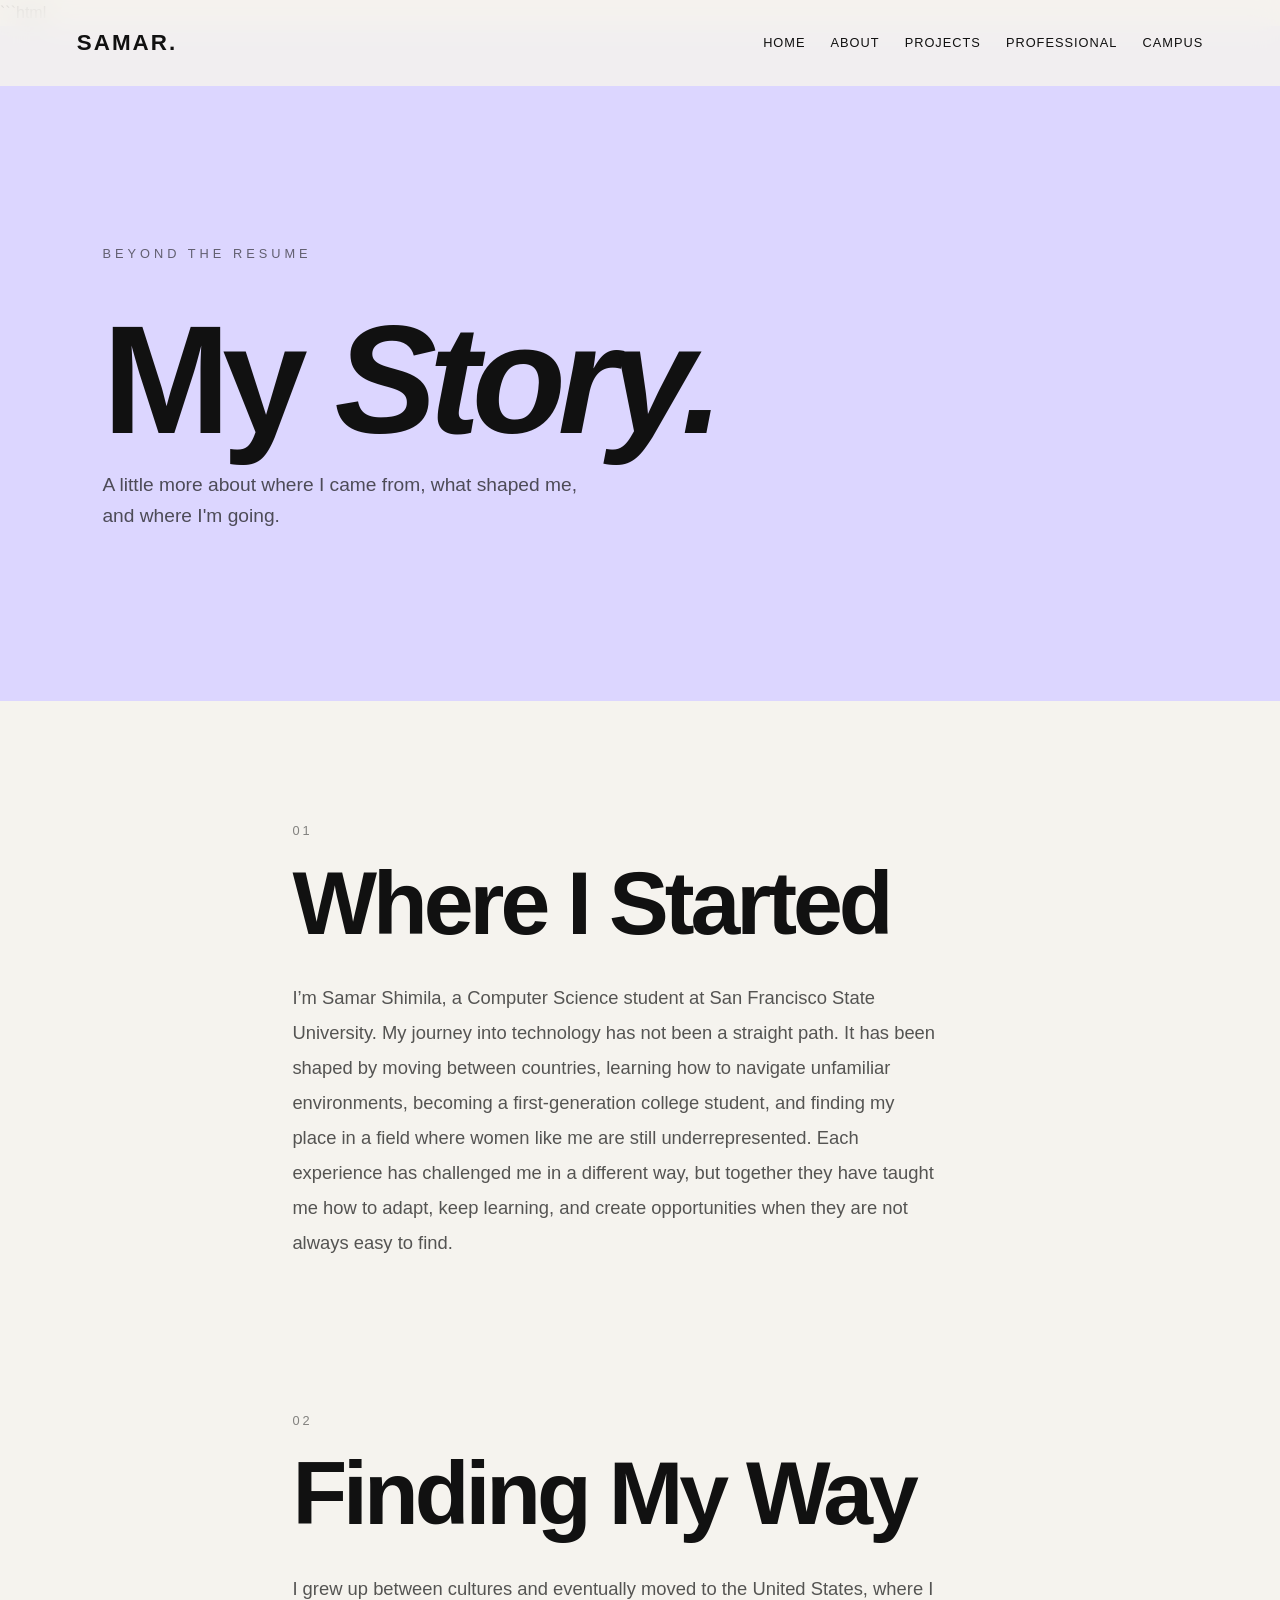
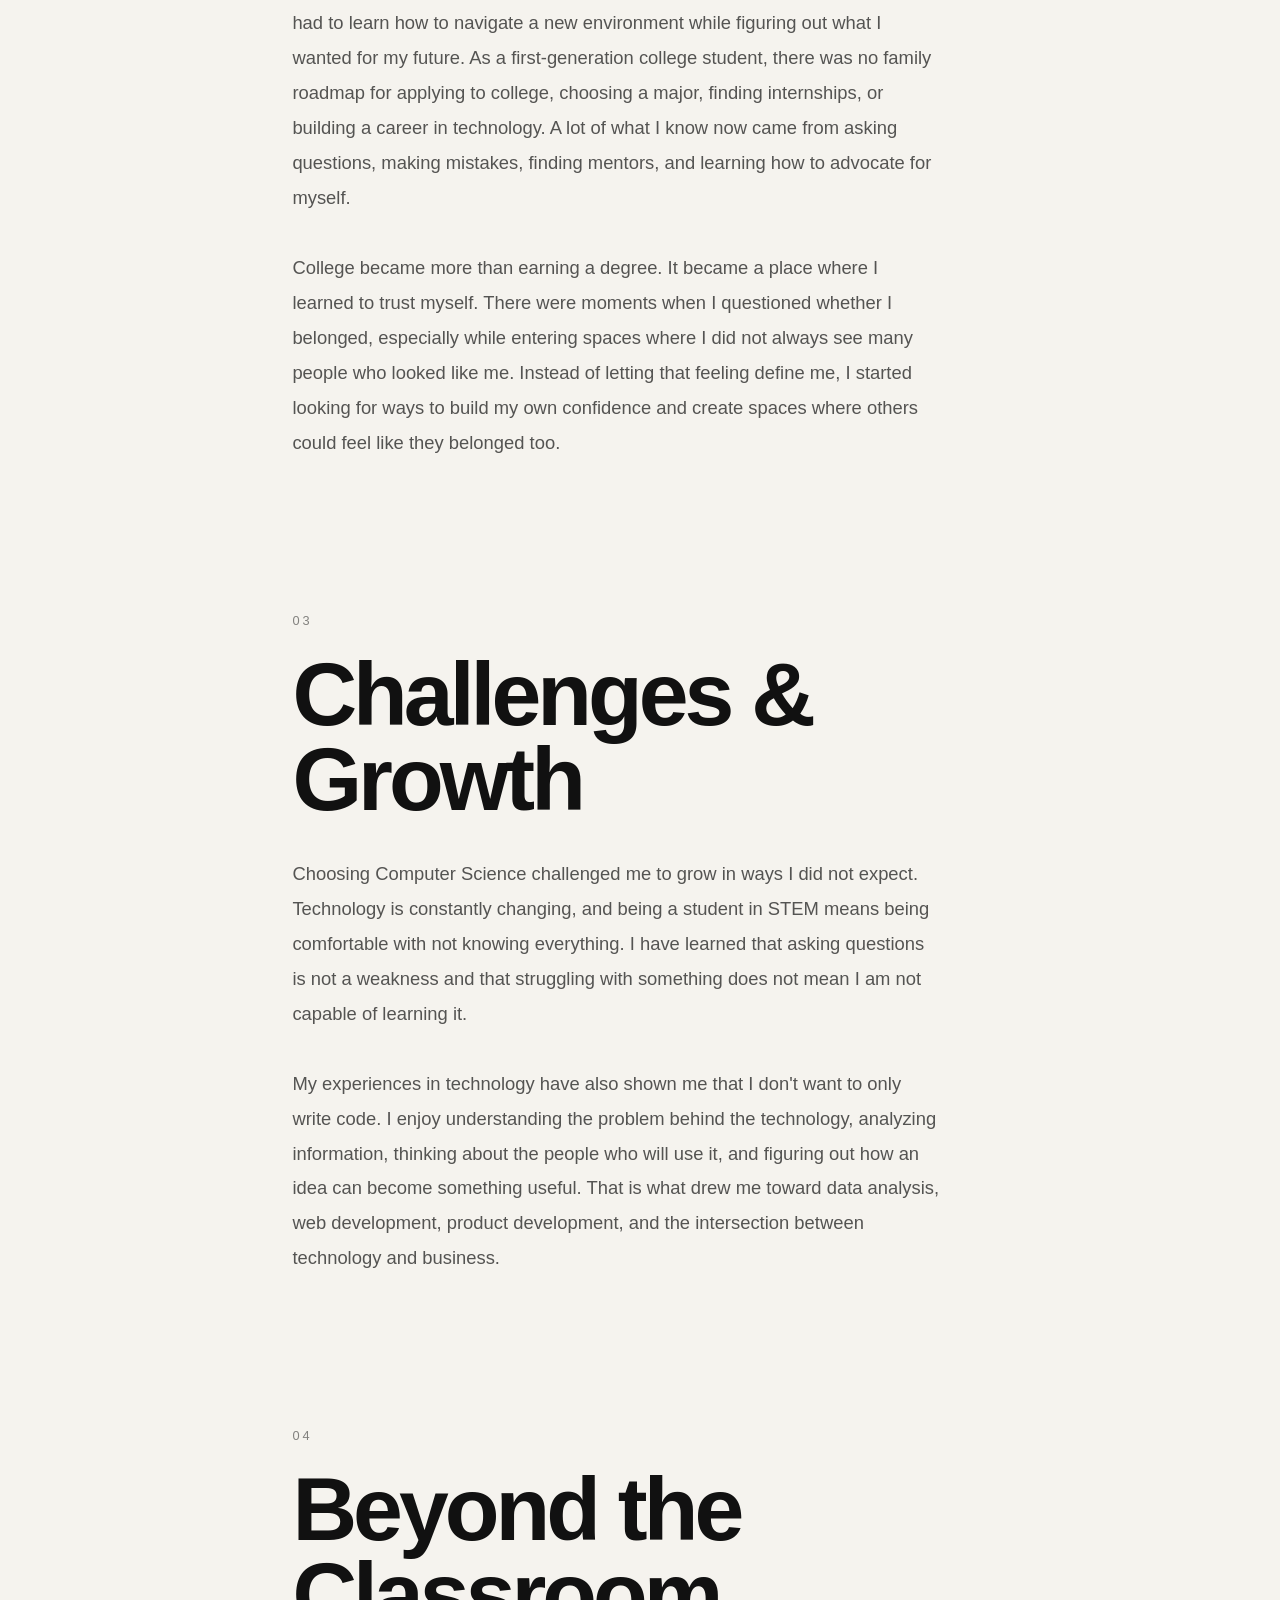
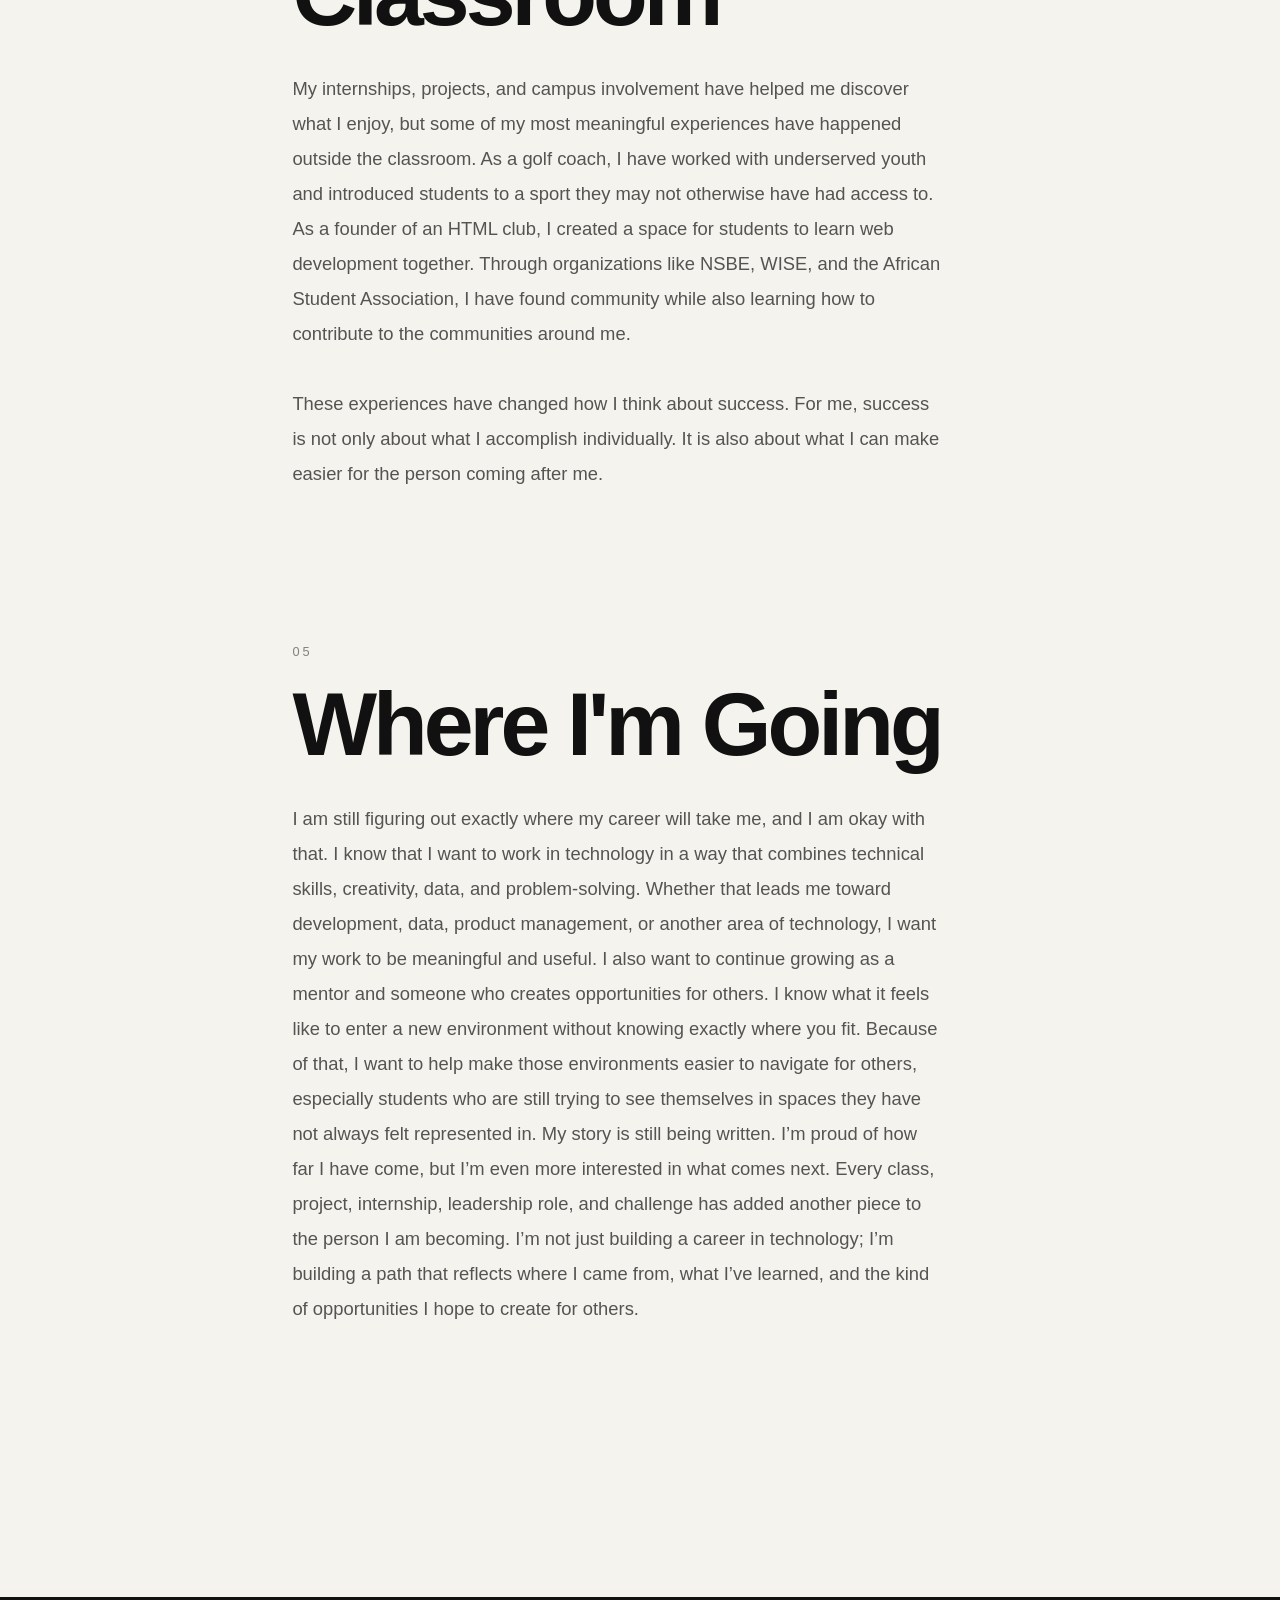
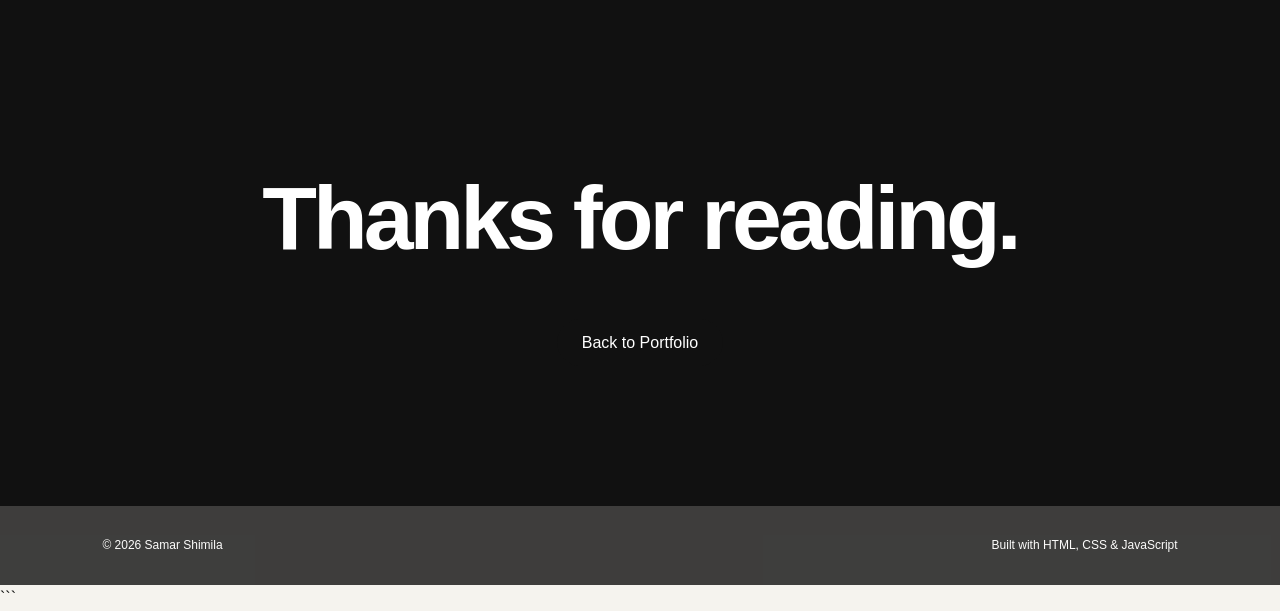
==== story.html @ fb3daedd "Layout" ====
```html
<!DOCTYPE html>
<html lang="en">

<head>

    <meta charset="UTF-8">

    <meta
        name="viewport"
        content="width=device-width, initial-scale=1.0"
    >

    <title>My Story | Samar Shimila</title>

    <link rel="stylesheet" href="style.css">

</head>


<body>


    <!-- ================= NAVIGATION ================= -->

    <header class="navbar">

        <div class="logo">
            SAMAR.
        </div>

        <nav>

            <a href="index.html">
                Home
            </a>

            <a href="index.html#about">
                About
            </a>

            <a href="index.html#projects">
                Projects
            </a>

            <a href="index.html#professional">
                Professional
            </a>

            <a href="index.html#involvement">
                Campus
            </a>

        </nav>

    </header>


    <!-- ================= STORY HERO ================= -->

    <section class="story-hero">

        <p class="small-text">
            BEYOND THE RESUME
        </p>

        <h1>
            My <span>Story.</span>
        </h1>

        <p>
            A little more about where I came from,
            what shaped me, and where I'm going.
        </p>

    </section>


    <!-- ================= STORY ================= -->

    <main class="story-container">


        <article class="story-section">

            <p class="story-number">
                01
            </p>

            <h2>
                Where I Started
            </h2>

            <p>
                I’m Samar Shimila, a Computer Science student at San Francisco State University. 
                My journey into technology has not been a straight path. It has been shaped by 
                moving between countries, learning how to navigate unfamiliar environments, 
                becoming a first-generation college student, and finding my place in a field where 
                women like me are still underrepresented. Each experience has challenged me in a 
                different way, but together they have taught me how to adapt, keep learning, and 
                create opportunities when they are not always easy to find.
            </p>

        </article>


        <article class="story-section">

            <p class="story-number">
                02
            </p>

            <h2>
                Finding My Way
            </h2>

            <p>
                I grew up between cultures and eventually moved to the United States, 
                where I had to learn how to navigate a new environment while figuring out 
                what I wanted for my future. As a first-generation college student, there was 
                no family roadmap for applying to college, choosing a major, finding internships,
                 or building a career in technology. A lot of what I know now came from asking 
                 questions, making mistakes, finding mentors, and learning how to advocate for myself.

                <br><br>College became more than earning a degree. It became a place where I learned to 
                trust myself. There were moments when I questioned whether I belonged, especially while 
                entering spaces where I did not always see many people who looked like me. Instead of 
                letting that feeling define me, I started looking for ways to build my own confidence and 
                create spaces where others could feel like they belonged too.
            </p>

        </article>


        <article class="story-section">

            <p class="story-number">
                03
            </p>

            <h2>
                Challenges & Growth
            </h2>

            <p>
                Choosing Computer Science challenged me to grow in ways I did not expect. 
                Technology is constantly changing, and being a student in STEM means being 
                comfortable with not knowing everything. I have learned that asking questions 
                is not a weakness and that struggling with something does not mean I am not 
                capable of learning it.

                 <br><br>My experiences in technology have also shown me that I don't want to only write 
                code. I enjoy understanding the problem behind the technology, analyzing 
                information, thinking about the people who will use it, and figuring out how an 
                idea can become something useful. That is what drew me toward data analysis, web 
                development, product development, and the intersection between technology and 
                business.
            </p>

        </article>


        <article class="story-section">

            <p class="story-number">
                04
            </p>

            <h2>
                Beyond the Classroom
            </h2>

            <p>
                My internships, projects, and campus involvement have helped me discover what 
                I enjoy, but some of my most meaningful experiences have happened outside the 
                classroom. As a golf coach, I have worked with underserved youth and introduced 
                students to a sport they may not otherwise have had access to. As a founder of an 
                HTML club, I created a space for students to learn web development together. 
                Through organizations like NSBE, WISE, and the African Student Association, I have 
                found community while also learning how to contribute to the communities around me.

                <br><br>These experiences have changed how I think about success. For me, success 
                is not only about what I accomplish individually. It is also about what I can make 
                easier for the person coming after me.
            </p>

        </article>


        <article class="story-section">

            <p class="story-number">
                05
            </p>

            <h2>
                Where I'm Going
            </h2>

            <p>
                I am still figuring out exactly where my career will take me, and I am okay 
                with that. I know that I want to work in technology in a way that combines 
                technical skills, creativity, data, and problem-solving. Whether that leads 
                me toward development, data, product management, or another area of technology, 
                I want my work to be meaningful and useful.

                I also want to continue growing as a mentor and someone who creates opportunities 
                for others. I know what it feels like to enter a new environment without knowing 
                exactly where you fit. Because of that, I want to help make those environments 
                easier to navigate for others, especially students who are still trying to see 
                themselves in spaces they have not always felt represented in.

                My story is still being written. I’m proud of how far I have come, but I’m even 
                more interested in what comes next. Every class, project, internship, leadership 
                role, and challenge has added another piece to the person I am becoming. I’m not 
                just building a career in technology; I’m building a path that reflects where I 
                came from, what I’ve learned, and the kind of opportunities I hope to create for others.
            </p>

        </article>


    </main>


    <!-- ================= BACK HOME ================= -->

    <section class="story-end">

        <h2>
            Thanks for reading.
        </h2>

        <a
            href="index.html"
            class="button"
        >
            Back to Portfolio
        </a>

    </section>


    <footer>

        <p>
            © 2026 Samar Shimila
        </p>

        <p>
            Built with HTML, CSS & JavaScript
        </p>

    </footer>


</body>

</html>
```
---- style.css ----
/* ================= GENERAL ================= */

* {
    margin: 0;
    padding: 0;
    box-sizing: border-box;
}

html {
    scroll-behavior: smooth;
}

body {
    font-family: Arial, Helvetica, sans-serif;
    background: #f5f3ee;
    color: #111;
    line-height: 1.6;
}

a {
    color: inherit;
    text-decoration: none;
}


/* ================= NAVBAR ================= */

.navbar {
    position: fixed;
    top: 0;
    left: 0;

    width: 100%;

    display: flex;
    justify-content: space-between;
    align-items: center;

    padding: 25px 6%;

    z-index: 1000;

    background: rgba(245, 243, 238, 0.85);

    backdrop-filter: blur(15px);
}

.logo {
    font-size: 1.4rem;
    font-weight: 800;
    letter-spacing: 2px;
}

.navbar nav {
    display: flex;
    gap: 25px;
}

.navbar nav a {
    font-size: 0.8rem;
    text-transform: uppercase;
    letter-spacing: 1px;

    transition: 0.3s;
}

.navbar nav a:hover {
    opacity: 0.5;
}


/* ================= HERO ================= */

.hero {
    min-height: 100vh;

    position: relative;

    display: flex;
    align-items: center;

    padding: 120px 8%;

    overflow: hidden;
}

.hero-background {
    position: absolute;
    z-index: -1;

    width: 600px;
    height: 600px;

    right: -150px;
    top: 100px;

    border-radius: 50%;

    background: linear-gradient(
        135deg,
        #d7c7ff,
        #ffcfdf,
        #c9f0ff
    );

    filter: blur(20px);

    animation: floating 8s ease-in-out infinite;
}

@keyframes floating {

    0% {
        transform: translateY(0) rotate(0deg);
    }

    50% {
        transform: translateY(-40px) rotate(10deg);
    }

    100% {
        transform: translateY(0) rotate(0deg);
    }

}

.hero-content {
    position: relative;

    max-width: 850px;

    z-index: 2;
}

.small-text {
    font-size: 0.8rem;

    letter-spacing: 4px;

    margin-bottom: 25px;

    opacity: 0.6;
}

.hero h1 {
    font-size: clamp(4rem, 10vw, 9rem);

    line-height: 0.9;

    letter-spacing: -7px;
}

.hero h1 span {
    font-style: italic;
}

.hero-description {
    max-width: 550px;

    margin-top: 35px;

    font-size: 1.1rem;

    opacity: 0.7;
}

.hero-buttons {
    display: flex;

    gap: 15px;

    margin-top: 35px;
}

.button {
    padding: 15px 25px;

    background: #111;

    color: white;

    border-radius: 50px;

    transition: 0.3s;
}

.button:hover {
    transform: translateY(-4px);
}

.button.secondary {
    background: transparent;

    color: #111;

    border: 1px solid #111;
}

.scroll-indicator {
    position: absolute;

    bottom: 35px;
    left: 8%;

    font-size: 0.75rem;

    letter-spacing: 2px;

    opacity: 0.5;
}


/* ================= SECTIONS ================= */

.section {
    padding: 130px 8%;
}

.dark-section {
    background: #111;
    color: white;
}

.section-number {
    font-size: 0.8rem;

    letter-spacing: 3px;

    opacity: 0.5;

    margin-bottom: 20px;
}

.section-heading p {
    font-size: 0.75rem;

    letter-spacing: 3px;

    opacity: 0.5;
}

.section-heading h2 {
    font-size: clamp(3rem, 7vw, 7rem);

    line-height: 1;

    letter-spacing: -4px;

    margin-top: 10px;

    margin-bottom: 80px;
}


/* ================= ABOUT ================= */

.about-container {
    display: grid;

    grid-template-columns: 1fr 1fr;

    gap: 80px;

    align-items: center;
}

.about-image img {
    width: 100%;

    aspect-ratio: 4 / 5;

    object-fit: cover;

    border-radius: 5px;
}

.about-text h3 {
    font-size: 2.5rem;

    line-height: 1.1;

    margin-bottom: 25px;
}

.about-text p {
    opacity: 0.7;

    max-width: 550px;
}

.stats {
    display: flex;

    gap: 40px;

    margin-top: 50px;
}

.stat {
    display: flex;

    flex-direction: column;
}

.stat strong {
    font-size: 2rem;
}

.stat span {
    font-size: 0.8rem;

    opacity: 0.5;
}


/* ================= CARDS ================= */

.card-grid {
    display: grid;

    grid-template-columns: repeat(3, 1fr);

    gap: 20px;
}

.info-card {
    border: 1px solid rgba(255,255,255,0.2);

    padding: 40px;

    min-height: 350px;

    display: flex;

    flex-direction: column;

    justify-content: space-between;

    transition: 0.4s;
}

.info-card:hover {
    transform: translateY(-10px);

    background: white;

    color: #111;
}

.card-number {
    opacity: 0.5;
}

.info-card h3 {
    font-size: 2rem;
}

.card-link {
    font-size: 0.8rem;

    letter-spacing: 2px;
}


/* ================= TIMELINE ================= */

.timeline {
    max-width: 900px;

    margin: auto;
}

.timeline-item {
    display: grid;

    grid-template-columns: 100px 1fr;

    position: relative;

    padding-bottom: 80px;
}

.timeline-dot {
    position: absolute;

    left: 100px;

    width: 12px;
    height: 12px;

    border-radius: 50%;

    background: #111;
}

.timeline-content {
    border-left: 1px solid #ccc;

    padding-left: 50px;
}

.timeline-content h3 {
    font-size: 2rem;
}

.timeline-content h4 {
    font-weight: normal;

    opacity: 0.6;

    margin-bottom: 15px;
}


/* ================= PROJECTS ================= */

.project-grid {
    display: grid;

    grid-template-columns: repeat(2, 1fr);

    gap: 40px;
}

.project-card {
    background: #1c1c1c;

    overflow: hidden;

    transition: 0.4s;
}

.project-card:hover {
    transform: translateY(-10px);
}

.project-image {
    height: 350px;

    overflow: hidden;
}

.project-image img {
    width: 100%;
    height: 100%;

    object-fit: cover;

    transition: 0.6s;
}

.project-card:hover img {
    transform: scale(1.08);
}

.project-info {
    padding: 35px;
}

.project-type {
    font-size: 0.7rem;

    letter-spacing: 2px;

    opacity: 0.5;

    margin-bottom: 15px;
}

.project-info h3 {
    font-size: 2rem;

    margin-bottom: 15px;
}

.project-info p {
    opacity: 0.6;
}

.project-info a {
    display: inline-block;

    margin-top: 25px;

    text-decoration: underline;
}


/* ================= PASSIONS ================= */

.passion-grid {
    display: flex;
    flex-direction: column;
    gap: 1px;
    background: #ccc;
}

.passion {
    display: grid;
    grid-template-columns: 50% 50%;
    align-items: center;

    background: #f5f3ee;
    min-height: 300px;

    transition: 0.4s;
}

.passion:hover {
    background: #111;
    color: white;
}

.passion img {
    width: 100%;
    height: 300px;
    object-fit: cover;
    display: block;
}

.passion-content {
    padding: 50px;
}

.passion h3 {
    font-size: 1.8rem;
    margin-bottom: 15px;
}

.passion p {
    font-size: 1rem;
    line-height: 1.7;
    max-width: 600px;
}

/* ================= GROWTH ================= */

.growth-grid {
    display: grid;

    grid-template-columns: repeat(3, 1fr);

    gap: 20px;
}

.growth-card {
    padding: 50px;

    border: 1px solid rgba(255,255,255,0.2);

    min-height: 300px;
}

.growth-card span {
    opacity: 0.5;
}

.growth-card h3 {
    font-size: 2rem;

    margin-top: 80px;

    margin-bottom: 15px;
}


/* ================= CONTACT ================= */

.contact-section {
    padding: 180px 8%;

    text-align: center;

    background: #dcd6ff;
}

.contact-section h2 {
    font-size: clamp(4rem, 9vw, 9rem);

    line-height: 0.9;

    letter-spacing: -6px;

    margin: 30px auto;

    max-width: 1100px;
}

.contact-description {
    max-width: 500px;

    margin: auto;

    opacity: 0.7;
}

.contact-links {
    display: flex;

    justify-content: center;

    gap: 30px;

    margin-top: 50px;
}

.contact-links a {
    border-bottom: 1px solid #111;

    padding-bottom: 5px;
}


/* ================= FOOTER ================= */

footer {
    background: #111;

    color: white;

    padding: 30px 8%;

    display: flex;

    justify-content: space-between;

    font-size: 0.75rem;

    opacity: 0.8;
}


/* ================= MOBILE ================= */

@media (max-width: 800px) {

    .navbar nav {
        display: none;
    }

    .hero h1 {
        letter-spacing: -4px;
    }

    .about-container {
        grid-template-columns: 1fr;
    }

    .card-grid,
    .project-grid,
    .growth-grid {
        grid-template-columns: 1fr;
    }

    .passion-grid {
        grid-template-columns: repeat(2, 1fr);
    }

    .stats {
        flex-direction: column;

        gap: 20px;
    }

    .timeline-item {
        grid-template-columns: 50px 1fr;
    }

    .timeline-dot {
        left: 50px;
    }

    .timeline-content {
        padding-left: 30px;
    }

    .contact-section h2 {
        letter-spacing: -3px;
    }

    footer {
        flex-direction: column;

        gap: 10px;
    }

}



.section {
    opacity: 0;
    transform: translateY(40px);

    transition:
        opacity 0.8s ease,
        transform 0.8s ease;
}

.section.show {
    opacity: 1;
    transform: translateY(0);
}


/* ================= STORY PAGE ================= */

.story-hero {
    min-height: 75vh;

    display: flex;

    flex-direction: column;

    justify-content: center;

    padding: 150px 8% 100px;

    background: #dcd6ff;
}

.story-hero h1 {
    font-size: clamp(5rem, 12vw, 12rem);

    line-height: 0.85;

    letter-spacing: -8px;

    margin: 25px 0;
}

.story-hero h1 span {
    font-style: italic;
}

.story-hero p:last-child {
    max-width: 500px;

    font-size: 1.2rem;

    opacity: 0.7;
}


/* STORY CONTENT */

.story-container {
    max-width: 900px;

    margin: auto;

    padding: 120px 8%;
}

.story-section {
    padding-bottom: 150px;
}

.story-number {
    font-size: 0.8rem;

    letter-spacing: 3px;

    opacity: 0.5;

    margin-bottom: 20px;
}

.story-section h2 {
    font-size: clamp(3rem, 7vw, 6rem);

    line-height: 0.95;

    letter-spacing: -4px;

    margin-bottom: 35px;
}

.story-section p:last-child {
    max-width: 650px;

    font-size: 1.15rem;

    line-height: 1.9;

    opacity: 0.7;
}


/* STORY END */

.story-end {
    text-align: center;

    padding: 150px 8%;

    background: #111;

    color: white;
}

.story-end h2 {
    font-size: clamp(3rem, 7vw, 7rem);

    letter-spacing: -4px;

    margin-bottom: 40px;
}


/* STORY MOBILE */

@media (max-width: 800px) {

    .story-hero h1 {
        letter-spacing: -4px;
    }

    .story-section h2 {
        letter-spacing: -3px;
    }

}

/* ================= RESPONSIVE IMAGES ================= */

/* Prevent images from overflowing their containers */
img {
    max-width: 100%;
    height: auto;
    display: block;
}


/* ================= HERO IMAGE ================= */

.hero-image {
    width: min(38vw, 450px);
    flex-shrink: 0;
}

.hero-image img {
    width: 100%;
    height: auto;
    max-height: 650px;
    object-fit: contain;
    border-radius: 20px;
}


/* ================= ABOUT IMAGE ================= */

.about-image {
    width: 100%;
}

.about-image img {
    width: 100%;
    aspect-ratio: 4 / 5;
    object-fit: cover;
    border-radius: 16px;
}


/* ================= PROJECT IMAGES ================= */

.project-image {
    width: 100%;
    aspect-ratio: 16 / 10;
    overflow: hidden;
    background: #222;
}

.project-image img {
    width: 100%;
    height: 100%;
    object-fit: cover;
    object-position: center;
    transition: transform 0.6s ease;
}

.project-card:hover .project-image img {
    transform: scale(1.05);
}


/* ================= PROFESSIONAL DEVELOPMENT PHOTOS ================= */

.professional-image {
    display: grid;
    grid-template-columns: repeat(2, 1fr);
    gap: 16px;
    width: 100%;
    max-width: 650px;
    margin: 0 auto 70px;
}

.professional-image img {
    width: 100%;
    aspect-ratio: 4 / 3;
    object-fit: cover;
    border-radius: 14px;
    transition: transform 0.3s ease;
}

.professional-image img:hover {
    transform: scale(1.02);
}


/* Make the first photo larger */
.professional-image img:first-child {
    grid-column: span 2;
    aspect-ratio: 16 / 9;
}


/* ================= CAMPUS INVOLVEMENT IMAGES ================= */

.info-card img {
    width: 100%;
    aspect-ratio: 16 / 10;
    object-fit: cover;
    border-radius: 12px;
    margin: 20px 0 25px;
}


/* ================= PASSION IMAGES ================= */

.passion img {
    width: 100%;
    height: 100%;
    min-height: 320px;
    object-fit: cover;
    display: block;
}

.passion {
    overflow: hidden;
}

.passion img {
    transition: transform 0.5s ease;
}

.passion:hover img {
    transform: scale(1.03);
}


/* ================= MOBILE IMAGES ================= */

@media (max-width: 800px) {

    /* Hero */
    .hero {
        flex-direction: column;
        align-items: flex-start;
        padding: 120px 6% 80px;
    }

    .hero-image {
        width: 100%;
        max-width: 400px;
        margin: 40px auto 0;
    }

    .hero-image img {
        width: 100%;
        max-height: 500px;
    }


    /* Projects */
    .project-image {
        aspect-ratio: 16 / 10;
    }


    /* Professional photos */
    .professional-image {
        grid-template-columns: 1fr 1fr;
        gap: 10px;
        margin-bottom: 50px;
    }

    .professional-image img {
        aspect-ratio: 1 / 1;
        border-radius: 10px;
    }



    /* Campus images */
    .info-card img {
        aspect-ratio: 16 / 10;
    }


    /* Passions */
    .passion {
        grid-template-columns: 1fr !important;
    }

    .passion img {
        min-height: 250px;
        max-height: 350px;
        order: 1;
    }

    .passion-content {
        order: 2;
        padding: 30px 25px;
    }
}


/* ================= SMALL PHONES ================= */

@media (max-width: 480px) {

    .hero-image {
        max-width: 100%;
    }

    .project-image {
        aspect-ratio: 4 / 3;
    }

    .professional-image {
        gap: 8px;
    }

    .professional-image img {
        border-radius: 8px;
    }

    .professional-image img:first-child {
        aspect-ratio: 4 / 3;
    }

    .passion img {
        min-height: 220px;
        max-height: 300px;
    }

    .info-card img {
        aspect-ratio: 4 / 3;
    }
}

/* ================= PROFESSIONAL PHOTO GRID ================= */

.professional-image {
    display: grid;
    grid-template-columns: repeat(2, 1fr);
    gap: 18px;
    width: 100%;
    max-width: 900px;
    margin: 0 auto 70px;
}

.professional-image img {
    width: 100%;
    aspect-ratio: 4 / 3;
    height: auto;
    object-fit: cover;
    border-radius: 14px;
    display: block;
}


/* ================= MOBILE ================= */

@media (max-width: 800px) {

    .professional-image {
        grid-template-columns: repeat(2, 1fr);
        gap: 10px;
        width: 100%;
    }

    .professional-image img {
        aspect-ratio: 1 / 1;
        border-radius: 10px;
    }

}
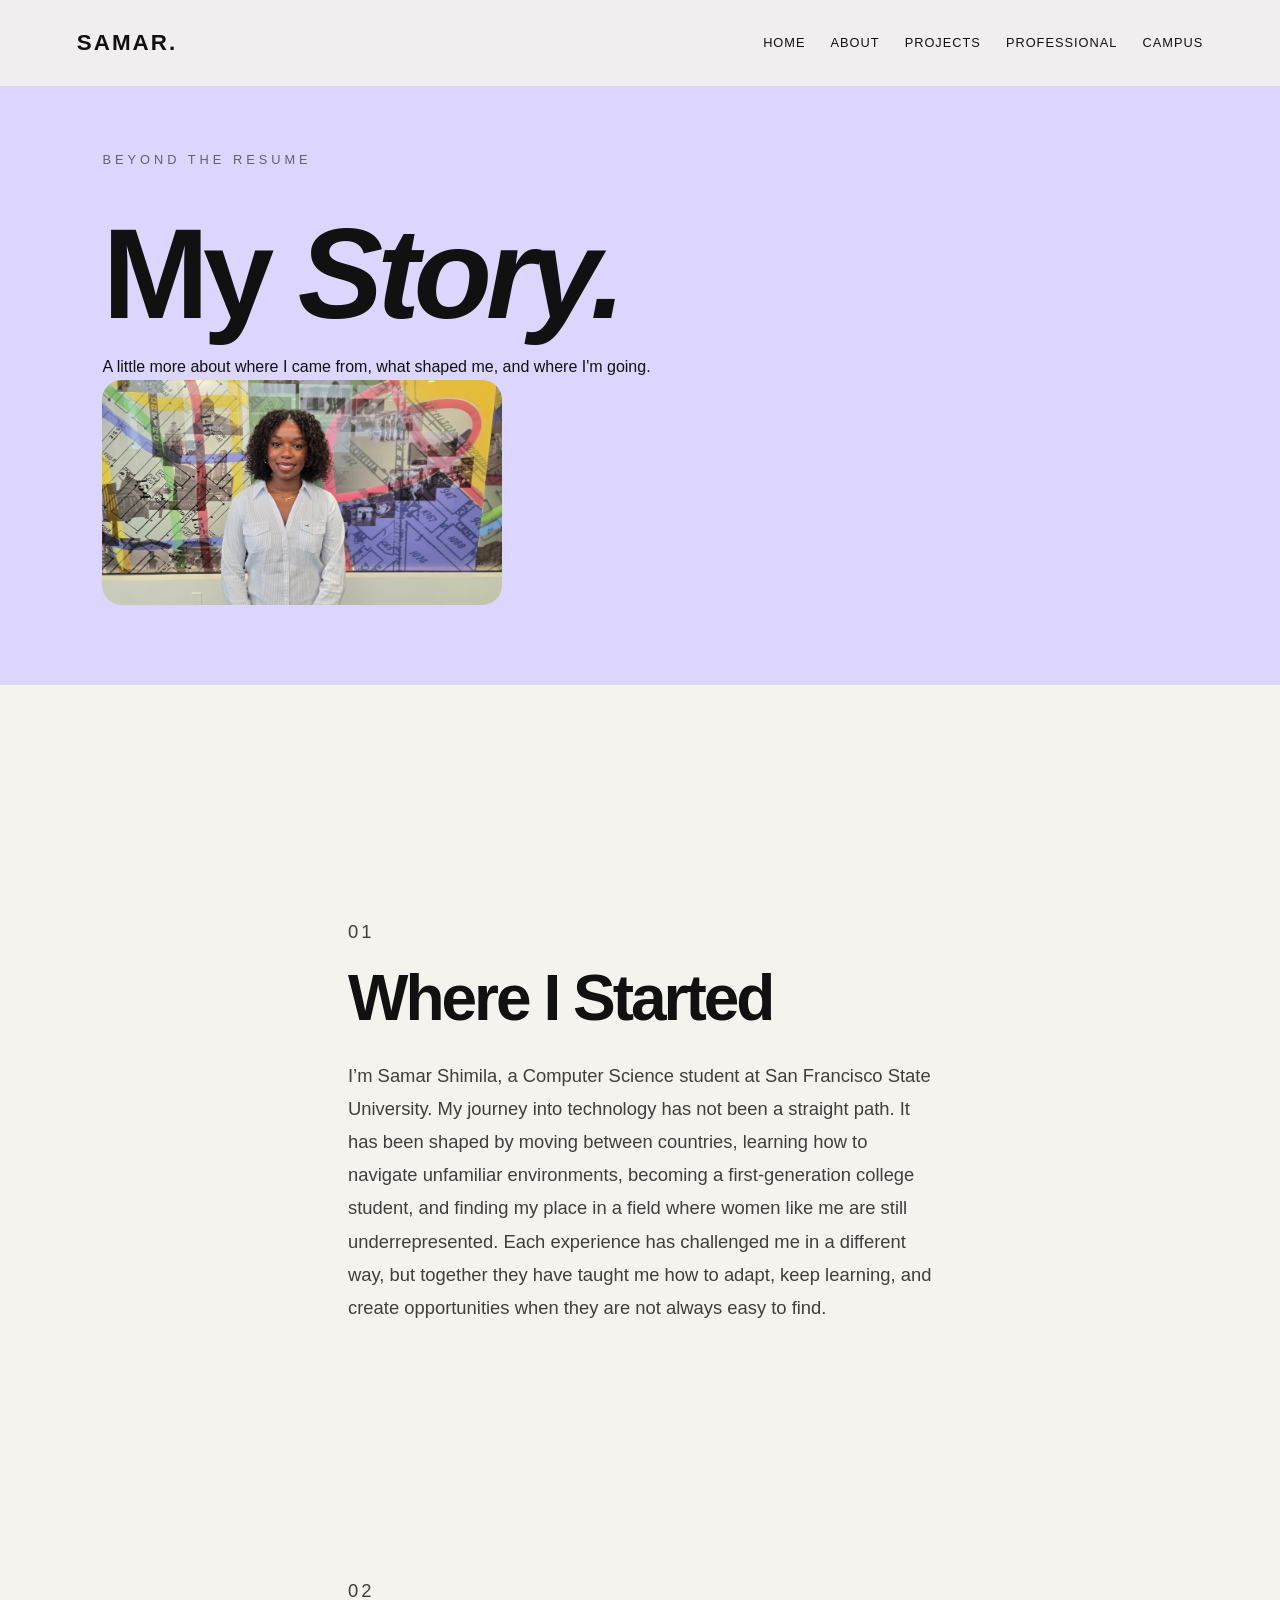
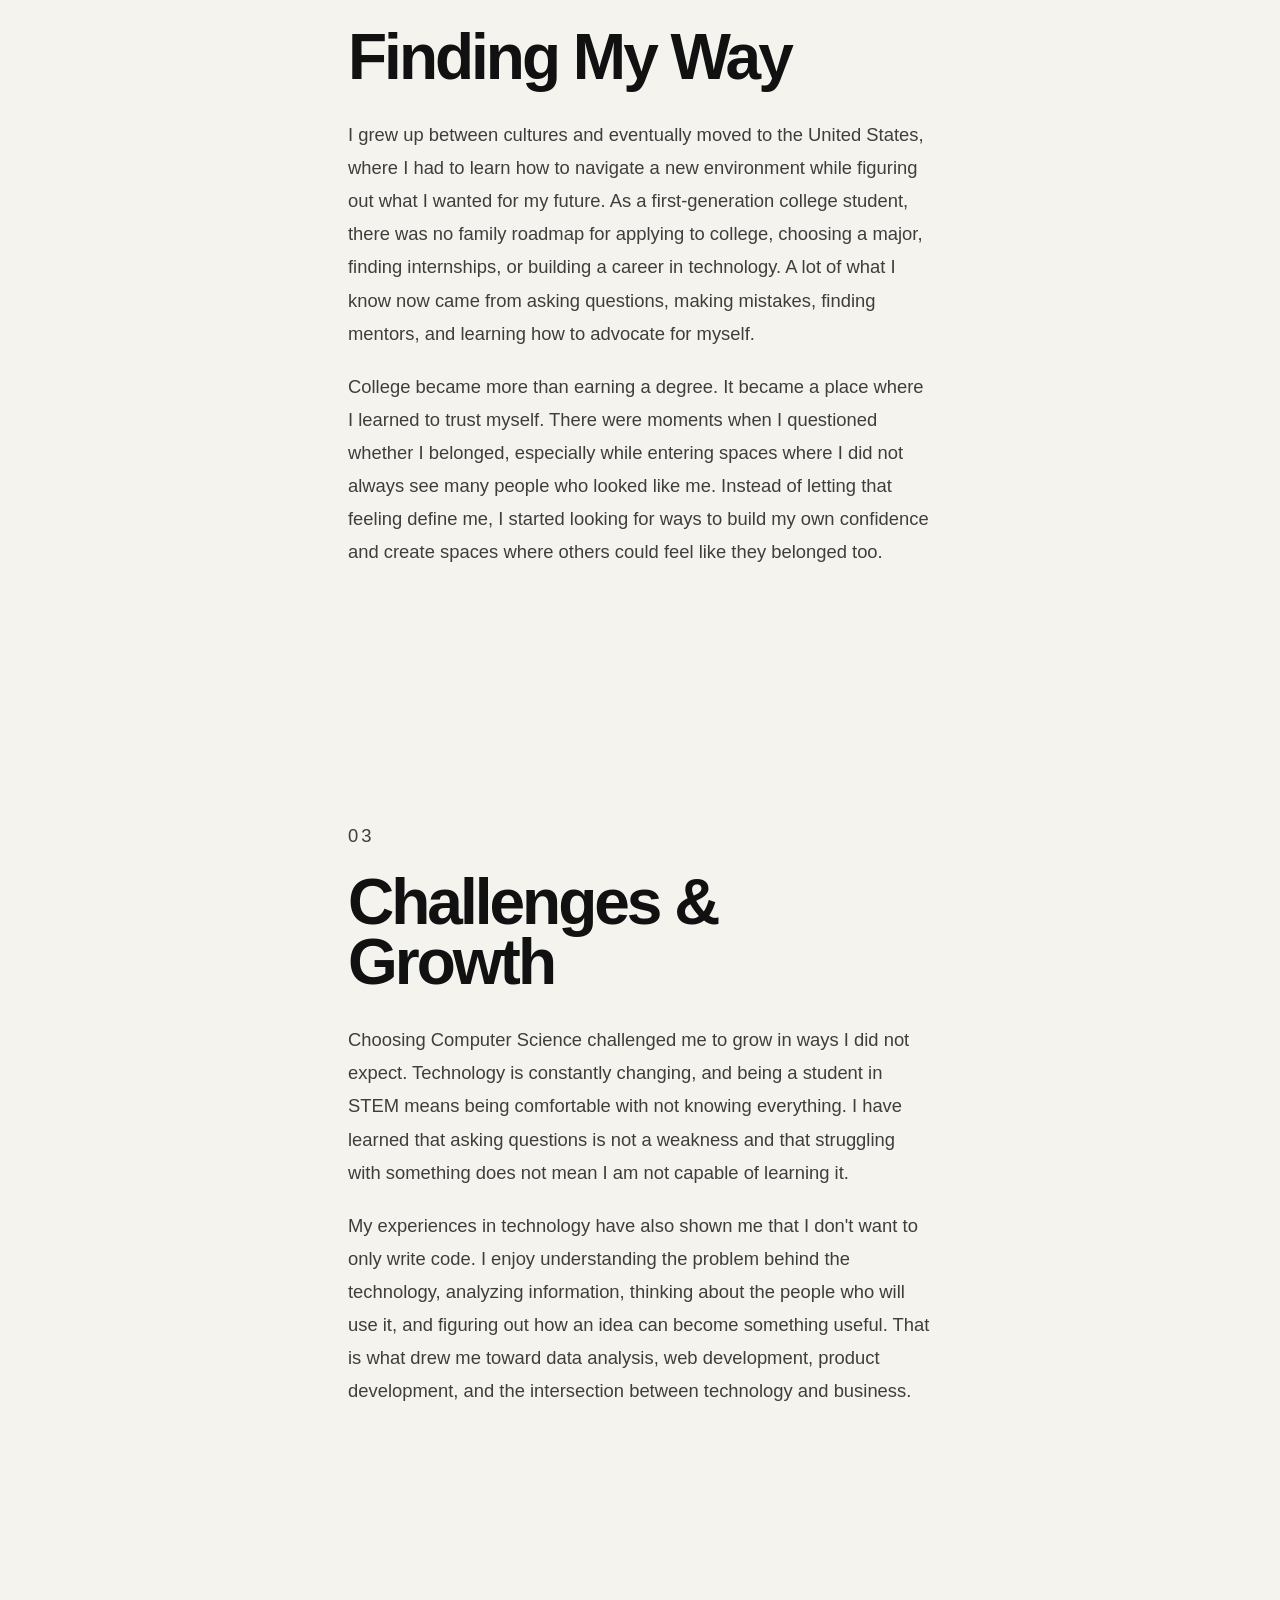
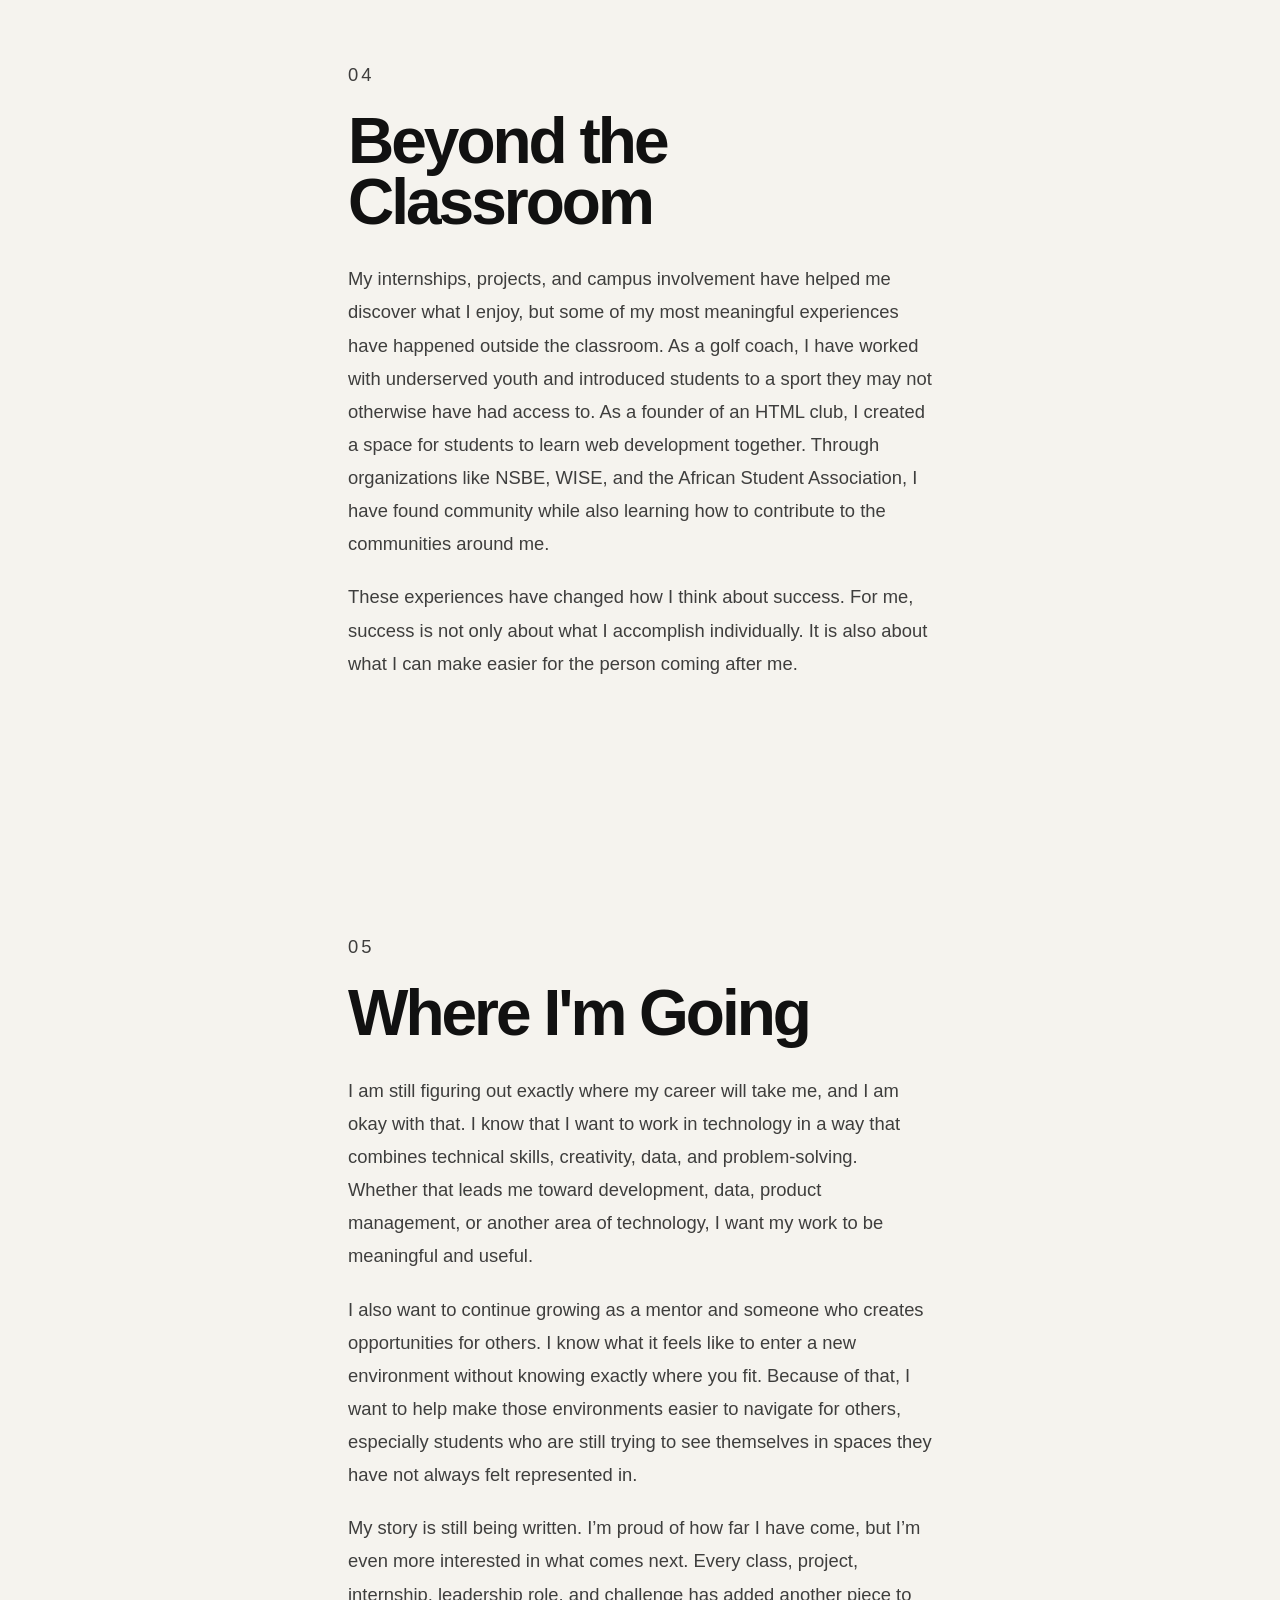
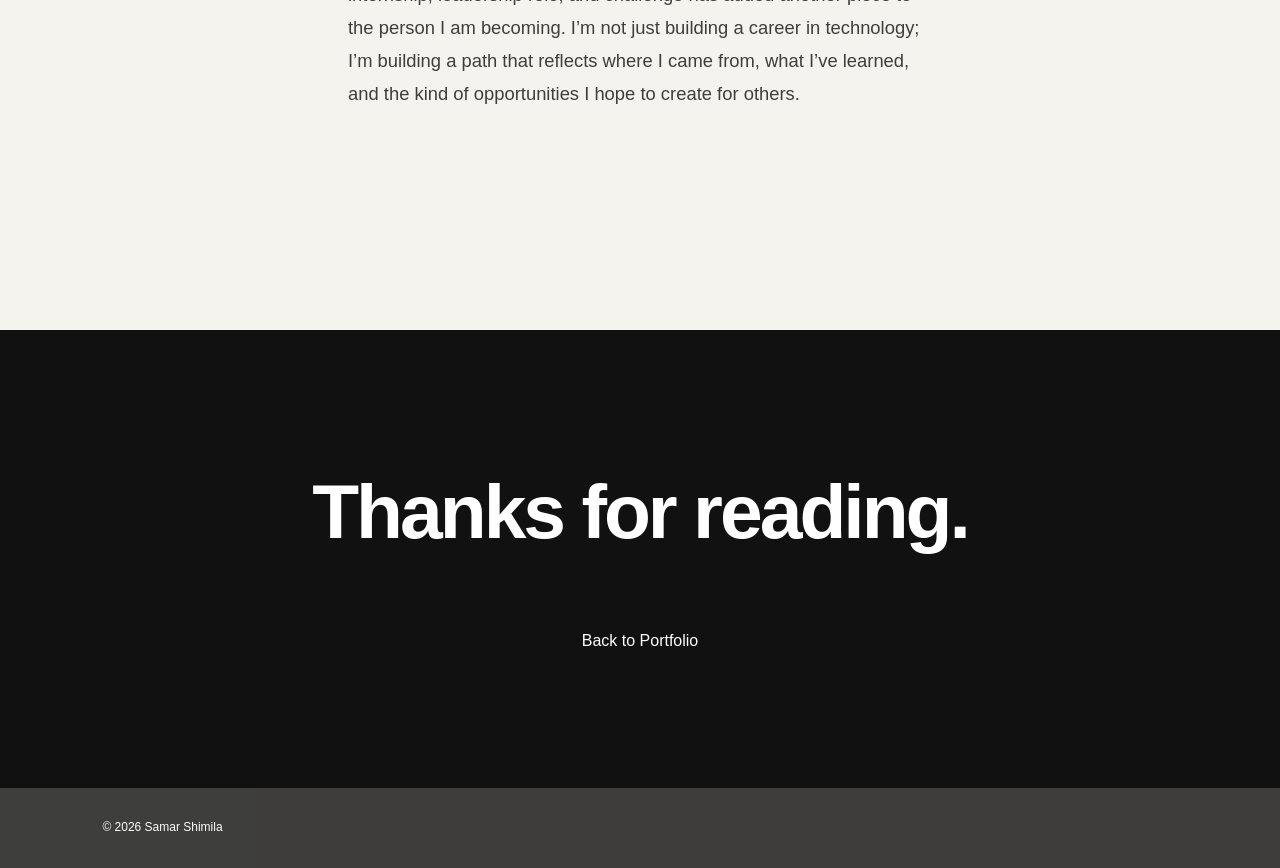
==== commit be307b24: "Edits" ====
--- a/story.html
+++ b/story.html
@@ -1,96 +1,49 @@
-```html
 <!DOCTYPE html>
 <html lang="en">
 
 <head>
-
     <meta charset="UTF-8">
-
-    <meta
-        name="viewport"
-        content="width=device-width, initial-scale=1.0"
-    >
-
+    <meta name="viewport" content="width=device-width, initial-scale=1.0">
     <title>My Story | Samar Shimila</title>
-
     <link rel="stylesheet" href="style.css">
-
 </head>
-
 
 <body>
 
-
     <!-- ================= NAVIGATION ================= -->
-
     <header class="navbar">
-
         <div class="logo">
-            SAMAR.
+            <a href="index.html">SAMAR.</a>
         </div>
 
         <nav>
-
-            <a href="index.html">
-                Home
-            </a>
-
-            <a href="index.html#about">
-                About
-            </a>
-
-            <a href="index.html#projects">
-                Projects
-            </a>
-
-            <a href="index.html#professional">
-                Professional
-            </a>
-
-            <a href="index.html#involvement">
-                Campus
-            </a>
-
+            <a href="index.html">Home</a>
+            <a href="index.html#about">About</a>
+            <a href="index.html#projects">Projects</a>
+            <a href="index.html#professional">Professional</a>
+            <a href="index.html#involvement">Campus</a>
         </nav>
-
     </header>
 
-
     <!-- ================= STORY HERO ================= -->
-
     <section class="story-hero">
-
-        <p class="small-text">
-            BEYOND THE RESUME
-        </p>
-
-        <h1>
-            My <span>Story.</span>
-        </h1>
-
+        <p class="small-text">BEYOND THE RESUME</p>
+        <h1>My <span>Story.</span></h1>
         <p>
             A little more about where I came from,
             what shaped me, and where I'm going.
         </p>
-
+        <div class="story-image">
+            <img src="Images/Mystory/Samar.jpg" alt="Samar Shimila">
+        </div>
     </section>
 
-
     <!-- ================= STORY ================= -->
-
     <main class="story-container">
 
-
-        <article class="story-section">
-
-            <p class="story-number">
-                01
-            </p>
-
-            <h2>
-                Where I Started
-            </h2>
-
+        <article class="story-section section">
+            <p class="story-number">01</p>
+            <h2>Where I Started</h2>
             <p>
                 I’m Samar Shimila, a Computer Science student at San Francisco State University. 
                 My journey into technology has not been a straight path. It has been shaped by 
@@ -100,76 +53,51 @@
                 different way, but together they have taught me how to adapt, keep learning, and 
                 create opportunities when they are not always easy to find.
             </p>
-
         </article>
 
-
-        <article class="story-section">
-
-            <p class="story-number">
-                02
-            </p>
-
-            <h2>
-                Finding My Way
-            </h2>
-
+        <article class="story-section section">
+            <p class="story-number">02</p>
+            <h2>Finding My Way</h2>
             <p>
                 I grew up between cultures and eventually moved to the United States, 
                 where I had to learn how to navigate a new environment while figuring out 
                 what I wanted for my future. As a first-generation college student, there was 
                 no family roadmap for applying to college, choosing a major, finding internships,
-                 or building a career in technology. A lot of what I know now came from asking 
-                 questions, making mistakes, finding mentors, and learning how to advocate for myself.
-
-                <br><br>College became more than earning a degree. It became a place where I learned to 
+                or building a career in technology. A lot of what I know now came from asking 
+                questions, making mistakes, finding mentors, and learning how to advocate for myself.
+            </p>
+            <p>
+                College became more than earning a degree. It became a place where I learned to 
                 trust myself. There were moments when I questioned whether I belonged, especially while 
                 entering spaces where I did not always see many people who looked like me. Instead of 
                 letting that feeling define me, I started looking for ways to build my own confidence and 
                 create spaces where others could feel like they belonged too.
             </p>
-
         </article>
 
-
-        <article class="story-section">
-
-            <p class="story-number">
-                03
-            </p>
-
-            <h2>
-                Challenges & Growth
-            </h2>
-
+        <article class="story-section section">
+            <p class="story-number">03</p>
+            <h2>Challenges & Growth</h2>
             <p>
                 Choosing Computer Science challenged me to grow in ways I did not expect. 
                 Technology is constantly changing, and being a student in STEM means being 
                 comfortable with not knowing everything. I have learned that asking questions 
                 is not a weakness and that struggling with something does not mean I am not 
                 capable of learning it.
-
-                 <br><br>My experiences in technology have also shown me that I don't want to only write 
+            </p>
+            <p>
+                My experiences in technology have also shown me that I don't want to only write 
                 code. I enjoy understanding the problem behind the technology, analyzing 
                 information, thinking about the people who will use it, and figuring out how an 
                 idea can become something useful. That is what drew me toward data analysis, web 
                 development, product development, and the intersection between technology and 
                 business.
             </p>
-
         </article>
 
-
-        <article class="story-section">
-
-            <p class="story-number">
-                04
-            </p>
-
-            <h2>
-                Beyond the Classroom
-            </h2>
-
+        <article class="story-section section">
+            <p class="story-number">04</p>
+            <h2>Beyond the Classroom</h2>
             <p>
                 My internships, projects, and campus involvement have helped me discover what 
                 I enjoy, but some of my most meaningful experiences have happened outside the 
@@ -178,83 +106,52 @@
                 HTML club, I created a space for students to learn web development together. 
                 Through organizations like NSBE, WISE, and the African Student Association, I have 
                 found community while also learning how to contribute to the communities around me.
-
-                <br><br>These experiences have changed how I think about success. For me, success 
+            </p>
+            <p>
+                These experiences have changed how I think about success. For me, success 
                 is not only about what I accomplish individually. It is also about what I can make 
                 easier for the person coming after me.
             </p>
-
         </article>
 
-
-        <article class="story-section">
-
-            <p class="story-number">
-                05
-            </p>
-
-            <h2>
-                Where I'm Going
-            </h2>
-
+        <article class="story-section section">
+            <p class="story-number">05</p>
+            <h2>Where I'm Going</h2>
             <p>
                 I am still figuring out exactly where my career will take me, and I am okay 
                 with that. I know that I want to work in technology in a way that combines 
                 technical skills, creativity, data, and problem-solving. Whether that leads 
                 me toward development, data, product management, or another area of technology, 
                 I want my work to be meaningful and useful.
-
+            </p>
+            <p>
                 I also want to continue growing as a mentor and someone who creates opportunities 
                 for others. I know what it feels like to enter a new environment without knowing 
                 exactly where you fit. Because of that, I want to help make those environments 
                 easier to navigate for others, especially students who are still trying to see 
                 themselves in spaces they have not always felt represented in.
-
+            </p>
+            <p>
                 My story is still being written. I’m proud of how far I have come, but I’m even 
                 more interested in what comes next. Every class, project, internship, leadership 
                 role, and challenge has added another piece to the person I am becoming. I’m not 
                 just building a career in technology; I’m building a path that reflects where I 
                 came from, what I’ve learned, and the kind of opportunities I hope to create for others.
             </p>
-
         </article>
-
 
     </main>
 
-
     <!-- ================= BACK HOME ================= -->
-
     <section class="story-end">
-
-        <h2>
-            Thanks for reading.
-        </h2>
-
-        <a
-            href="index.html"
-            class="button"
-        >
-            Back to Portfolio
-        </a>
-
+        <h2>Thanks for reading.</h2>
+        <a href="index.html" class="button">Back to Portfolio</a>
     </section>
 
-
     <footer>
-
-        <p>
-            © 2026 Samar Shimila
-        </p>
-
-        <p>
-            Built with HTML, CSS & JavaScript
-        </p>
-
+        <p>© 2026 Samar Shimila</p>
     </footer>
 
-
+    <script src="script.js"></script>
 </body>
-
-</html>
-```
+</html>
--- a/style.css
+++ b/style.css
@@ -22,6 +22,12 @@
     text-decoration: none;
 }
 
+img {
+    max-width: 100%;
+    height: auto;
+    display: block;
+}
+
 
 /* ================= NAVBAR ================= */
 
@@ -29,19 +35,13 @@
     position: fixed;
     top: 0;
     left: 0;
-
-    width: 100%;
-
+    width: 100%;
     display: flex;
     justify-content: space-between;
     align-items: center;
-
     padding: 25px 6%;
-
     z-index: 1000;
-
     background: rgba(245, 243, 238, 0.85);
-
     backdrop-filter: blur(15px);
 }
 
@@ -60,7 +60,6 @@
     font-size: 0.8rem;
     text-transform: uppercase;
     letter-spacing: 1px;
-
     transition: 0.3s;
 }
 
@@ -73,81 +72,50 @@
 
 .hero {
     min-height: 100vh;
-
     position: relative;
-
     display: flex;
     align-items: center;
-
+    justify-content: space-between;
     padding: 120px 8%;
-
     overflow: hidden;
 }
 
 .hero-background {
     position: absolute;
     z-index: -1;
-
     width: 600px;
     height: 600px;
-
     right: -150px;
     top: 100px;
-
     border-radius: 50%;
-
-    background: linear-gradient(
-        135deg,
-        #d7c7ff,
-        #ffcfdf,
-        #c9f0ff
-    );
-
+    background: linear-gradient(135deg, #d7c7ff, #ffcfdf, #c9f0ff);
     filter: blur(20px);
-
     animation: floating 8s ease-in-out infinite;
 }
 
 @keyframes floating {
-
-    0% {
-        transform: translateY(0) rotate(0deg);
-    }
-
-    50% {
-        transform: translateY(-40px) rotate(10deg);
-    }
-
-    100% {
-        transform: translateY(0) rotate(0deg);
-    }
-
+    0% { transform: translateY(0) rotate(0deg); }
+    50% { transform: translateY(-40px) rotate(10deg); }
+    100% { transform: translateY(0) rotate(0deg); }
 }
 
 .hero-content {
     position: relative;
-
-    max-width: 850px;
-
+    max-width: 650px;
     z-index: 2;
 }
 
 .small-text {
     font-size: 0.8rem;
-
     letter-spacing: 4px;
-
     margin-bottom: 25px;
-
     opacity: 0.6;
 }
 
 .hero h1 {
-    font-size: clamp(4rem, 10vw, 9rem);
-
-    line-height: 0.9;
-
-    letter-spacing: -7px;
+    font-size: clamp(3.5rem, 8vw, 7rem);
+    line-height: 0.95;
+    letter-spacing: -4px;
 }
 
 .hero h1 span {
@@ -156,31 +124,23 @@
 
 .hero-description {
     max-width: 550px;
-
     margin-top: 35px;
-
     font-size: 1.1rem;
-
     opacity: 0.7;
 }
 
 .hero-buttons {
     display: flex;
-
     gap: 15px;
-
     margin-top: 35px;
 }
 
 .button {
+    display: inline-block;
     padding: 15px 25px;
-
     background: #111;
-
     color: white;
-
     border-radius: 50px;
-
     transition: 0.3s;
 }
 
@@ -190,22 +150,28 @@
 
 .button.secondary {
     background: transparent;
-
     color: #111;
-
     border: 1px solid #111;
+}
+
+.hero-image {
+    width: min(35vw, 400px);
+    flex-shrink: 0;
+}
+
+.hero-image img {
+    width: 100%;
+    height: auto;
+    object-fit: cover;
+    border-radius: 20px;
 }
 
 .scroll-indicator {
     position: absolute;
-
     bottom: 35px;
     left: 8%;
-
     font-size: 0.75rem;
-
     letter-spacing: 2px;
-
     opacity: 0.5;
 }
 
@@ -214,6 +180,14 @@
 
 .section {
     padding: 130px 8%;
+    opacity: 0;
+    transform: translateY(40px);
+    transition: opacity 0.8s ease, transform 0.8s ease;
+}
+
+.section.show {
+    opacity: 1;
+    transform: translateY(0);
 }
 
 .dark-section {
@@ -223,32 +197,23 @@
 
 .section-number {
     font-size: 0.8rem;
-
     letter-spacing: 3px;
-
     opacity: 0.5;
-
     margin-bottom: 20px;
 }
 
 .section-heading p {
     font-size: 0.75rem;
-
     letter-spacing: 3px;
-
     opacity: 0.5;
 }
 
 .section-heading h2 {
-    font-size: clamp(3rem, 7vw, 7rem);
-
+    font-size: clamp(3rem, 6vw, 6rem);
     line-height: 1;
-
-    letter-spacing: -4px;
-
+    letter-spacing: -3px;
     margin-top: 10px;
-
-    margin-bottom: 80px;
+    margin-bottom: 60px;
 }
 
 
@@ -256,94 +221,177 @@
 
 .about-container {
     display: grid;
-
     grid-template-columns: 1fr 1fr;
-
     gap: 80px;
-
     align-items: center;
-}
-
-.about-image img {
-    width: 100%;
-
-    aspect-ratio: 4 / 5;
-
-    object-fit: cover;
-
-    border-radius: 5px;
 }
 
 .about-text h3 {
     font-size: 2.5rem;
-
     line-height: 1.1;
-
     margin-bottom: 25px;
 }
 
 .about-text p {
     opacity: 0.7;
-
     max-width: 550px;
 }
 
-.stats {
-    display: flex;
-
+
+/* ================= PROJECTS ================= */
+
+.project-grid {
+    display: grid;
+    grid-template-columns: repeat(2, 1fr);
     gap: 40px;
-
-    margin-top: 50px;
-}
-
-.stat {
-    display: flex;
-
+}
+
+.project-card {
+    background: #1c1c1c;
+    border-radius: 12px;
+    overflow: hidden;
+    transition: 0.4s;
+}
+
+.project-card:hover {
+    transform: translateY(-10px);
+}
+
+.project-image {
+    width: 100%;
+    aspect-ratio: 16 / 10;
+    overflow: hidden;
+    background: #222;
+}
+
+.project-image img {
+    width: 100%;
+    height: 100%;
+    object-fit: cover;
+    transition: transform 0.6s ease;
+}
+
+.project-card:hover .project-image img {
+    transform: scale(1.05);
+}
+
+.project-info {
+    padding: 35px;
+}
+
+.project-type {
+    font-size: 0.7rem;
+    letter-spacing: 2px;
+    opacity: 0.5;
+    margin-bottom: 15px;
+}
+
+.project-info h3 {
+    font-size: 1.8rem;
+    margin-bottom: 5px;
+}
+
+.project-info h5 {
+    font-weight: normal;
+    opacity: 0.8;
+    margin-bottom: 15px;
+}
+
+.project-info p {
+    opacity: 0.6;
+}
+
+.project-info a {
+    display: inline-block;
+    margin-top: 25px;
+    text-decoration: underline;
+}
+
+
+/* ================= PROFESSIONAL DEVELOPMENT ================= */
+
+.professional-container {
+    display: flex;
     flex-direction: column;
-}
-
-.stat strong {
-    font-size: 2rem;
-}
-
-.stat span {
-    font-size: 0.8rem;
-
-    opacity: 0.5;
-}
-
-
-/* ================= CARDS ================= */
-
-.card-grid {
+    gap: 60px;
+}
+
+/* Side-by-side Photo Grid */
+.professional-image {
     display: grid;
-
     grid-template-columns: repeat(3, 1fr);
-
     gap: 20px;
-}
+    width: 100%;
+}
+
+.professional-image img {
+    width: 100%;
+    aspect-ratio: 4 / 3;
+    object-fit: cover;
+    border-radius: 12px;
+    transition: transform 0.3s ease, box-shadow 0.3s ease;
+}
+
+.professional-image img:hover {
+    transform: translateY(-4px);
+    box-shadow: 0 10px 20px rgba(0, 0, 0, 0.15);
+}
+
+/* Timeline Layout */
+.timeline {
+    max-width: 900px;
+    margin: 0 auto;
+    width: 100%;
+}
+
+.timeline-item {
+    display: grid;
+    grid-template-columns: 100px 1fr;
+    position: relative;
+    padding-bottom: 60px;
+}
+
+.timeline-dot {
+    position: absolute;
+    left: 100px;
+    top: 6px;
+    width: 12px;
+    height: 12px;
+    border-radius: 50%;
+    background: #111;
+    transform: translateX(-50%);
+}
+
+.timeline-content {
+    border-left: 1px solid #ccc;
+    padding-left: 50px;
+}
+
+.timeline-content h3 {
+    font-size: 1.8rem;
+}
+
+.timeline-content h4 {
+    font-weight: normal;
+    opacity: 0.7;
+    margin-bottom: 15px;
+}
+
+
+/* ================= CAMPUS INVOLVEMENT ================= */
 
 .info-card {
-    border: 1px solid rgba(255,255,255,0.2);
-
-    padding: 40px;
-
-    min-height: 350px;
-
-    display: flex;
-
+    border: 1px solid rgba(255, 255, 255, 0.2);
+    border-radius: 12px;
+    padding: 35px;
+    display: flex;
     flex-direction: column;
-
-    justify-content: space-between;
-
     transition: 0.4s;
 }
 
 .info-card:hover {
     transform: translateY(-10px);
-
     background: white;
-
     color: #111;
 }
 
@@ -351,262 +399,183 @@
     opacity: 0.5;
 }
 
+.info-card img {
+    width: 100%;
+    aspect-ratio: 16 / 10;
+    object-fit: cover;
+    border-radius: 8px;
+    margin: 20px 0;
+}
+
 .info-card h3 {
-    font-size: 2rem;
-}
-
-.card-link {
-    font-size: 0.8rem;
-
-    letter-spacing: 2px;
-}
-
-
-/* ================= TIMELINE ================= */
-
-.timeline {
-    max-width: 900px;
-
-    margin: auto;
-}
-
-.timeline-item {
-    display: grid;
-
-    grid-template-columns: 100px 1fr;
-
-    position: relative;
-
-    padding-bottom: 80px;
-}
-
-.timeline-dot {
-    position: absolute;
-
-    left: 100px;
-
-    width: 12px;
-    height: 12px;
-
-    border-radius: 50%;
-
-    background: #111;
-}
-
-.timeline-content {
-    border-left: 1px solid #ccc;
-
-    padding-left: 50px;
-}
-
-.timeline-content h3 {
-    font-size: 2rem;
-}
-
-.timeline-content h4 {
+    font-size: 1.6rem;
+}
+
+.info-card h4 {
+    font-size: 1rem;
     font-weight: normal;
-
-    opacity: 0.6;
-
+    opacity: 0.8;
     margin-bottom: 15px;
 }
 
 
-/* ================= PROJECTS ================= */
-
-.project-grid {
-    display: grid;
-
-    grid-template-columns: repeat(2, 1fr);
-
-    gap: 40px;
-}
-
-.project-card {
-    background: #1c1c1c;
-
-    overflow: hidden;
-
-    transition: 0.4s;
-}
-
-.project-card:hover {
-    transform: translateY(-10px);
-}
-
-.project-image {
-    height: 350px;
-
-    overflow: hidden;
-}
-
-.project-image img {
-    width: 100%;
-    height: 100%;
-
-    object-fit: cover;
-
-    transition: 0.6s;
-}
-
-.project-card:hover img {
-    transform: scale(1.08);
-}
-
-.project-info {
-    padding: 35px;
-}
-
-.project-type {
-    font-size: 0.7rem;
-
-    letter-spacing: 2px;
-
-    opacity: 0.5;
-
-    margin-bottom: 15px;
-}
-
-.project-info h3 {
-    font-size: 2rem;
-
-    margin-bottom: 15px;
-}
-
-.project-info p {
-    opacity: 0.6;
-}
-
-.project-info a {
-    display: inline-block;
-
-    margin-top: 25px;
-
-    text-decoration: underline;
-}
-
-
 /* ================= PASSIONS ================= */
 
 .passion-grid {
     display: flex;
     flex-direction: column;
-    gap: 1px;
-    background: #ccc;
+    gap: 30px;
 }
 
 .passion {
     display: grid;
-    grid-template-columns: 50% 50%;
+    grid-template-columns: 1fr 1fr;
     align-items: center;
-
-    background: #f5f3ee;
-    min-height: 300px;
-
+    background: #eae6df;
+    border-radius: 16px;
+    overflow: hidden;
     transition: 0.4s;
 }
 
-.passion:hover {
-    background: #111;
-    color: white;
-}
-
 .passion img {
     width: 100%;
-    height: 300px;
+    height: 100%;
+    min-height: 350px;
     object-fit: cover;
-    display: block;
 }
 
 .passion-content {
-    padding: 50px;
+    padding: 60px;
 }
 
 .passion h3 {
-    font-size: 1.8rem;
+    font-size: 2rem;
     margin-bottom: 15px;
 }
 
 .passion p {
     font-size: 1rem;
     line-height: 1.7;
-    max-width: 600px;
-}
-
-/* ================= GROWTH ================= */
-
-.growth-grid {
-    display: grid;
-
-    grid-template-columns: repeat(3, 1fr);
-
-    gap: 20px;
-}
-
-.growth-card {
-    padding: 50px;
-
-    border: 1px solid rgba(255,255,255,0.2);
-
-    min-height: 300px;
-}
-
-.growth-card span {
+    opacity: 0.85;
+}
+
+
+/* ================= STORY PAGE ================= */
+
+.story-hero {
+    min-height: 75vh;
+    display: flex;
+    flex-direction: column;
+    justify-content: center;
+    padding: 150px 8% 80px;
+    background: #dcd6ff;
+}
+
+.story-hero h1 {
+    font-size: clamp(4rem, 10vw, 10rem);
+    line-height: 0.85;
+    letter-spacing: -6px;
+    margin: 25px 0;
+}
+
+.story-hero h1 span {
+    font-style: italic;
+}
+
+
+
+
+.story-image {
+    width: min(35vw, 400px);
+    flex-shrink: 0;
+}
+.story-hero img {
+     width: 100%;
+    height: auto;
+    object-fit: cover;
+    border-radius: 20px;
+}
+
+
+
+
+
+
+.story-container {
+    max-width: 900px;
+    margin: auto;
+    padding: 100px 8%;
+}
+
+.story-section {
+    padding-bottom: 100px;
+}
+
+.story-number {
+    font-size: 0.8rem;
+    letter-spacing: 3px;
     opacity: 0.5;
-}
-
-.growth-card h3 {
-    font-size: 2rem;
-
-    margin-top: 80px;
-
-    margin-bottom: 15px;
+    margin-bottom: 20px;
+}
+
+.story-section h2 {
+    font-size: clamp(2.5rem, 5vw, 5rem);
+    line-height: 0.95;
+    letter-spacing: -3px;
+    margin-bottom: 30px;
+}
+
+.story-section p {
+    font-size: 1.15rem;
+    line-height: 1.8;
+    opacity: 0.8;
+    margin-bottom: 20px;
+}
+
+.story-end {
+    text-align: center;
+    padding: 120px 8%;
+    background: #111;
+    color: white;
+}
+
+.story-end h2 {
+    font-size: clamp(3rem, 6vw, 6rem);
+    letter-spacing: -3px;
+    margin-bottom: 40px;
 }
 
 
 /* ================= CONTACT ================= */
 
 .contact-section {
-    padding: 180px 8%;
-
+    padding: 150px 8%;
     text-align: center;
-
     background: #dcd6ff;
 }
 
 .contact-section h2 {
-    font-size: clamp(4rem, 9vw, 9rem);
-
-    line-height: 0.9;
-
-    letter-spacing: -6px;
-
+    font-size: clamp(3.5rem, 8vw, 7rem);
+    line-height: 0.95;
+    letter-spacing: -4px;
     margin: 30px auto;
-
-    max-width: 1100px;
 }
 
 .contact-description {
     max-width: 500px;
-
     margin: auto;
-
     opacity: 0.7;
 }
 
 .contact-links {
     display: flex;
-
     justify-content: center;
-
     gap: 30px;
-
     margin-top: 50px;
 }
 
 .contact-links a {
     border-bottom: 1px solid #111;
-
     padding-bottom: 5px;
 }
 
@@ -615,345 +584,28 @@
 
 footer {
     background: #111;
-
     color: white;
-
     padding: 30px 8%;
-
-    display: flex;
-
+    display: flex;
     justify-content: space-between;
-
     font-size: 0.75rem;
-
     opacity: 0.8;
 }
 
 
-/* ================= MOBILE ================= */
+/* ================= RESPONSIVE DESIGN ================= */
+
+@media (max-width: 900px) {
+    .professional-image {
+        grid-template-columns: repeat(2, 1fr);
+    }
+}
 
 @media (max-width: 800px) {
-
     .navbar nav {
         display: none;
     }
 
-    .hero h1 {
-        letter-spacing: -4px;
-    }
-
-    .about-container {
-        grid-template-columns: 1fr;
-    }
-
-    .card-grid,
-    .project-grid,
-    .growth-grid {
-        grid-template-columns: 1fr;
-    }
-
-    .passion-grid {
-        grid-template-columns: repeat(2, 1fr);
-    }
-
-    .stats {
-        flex-direction: column;
-
-        gap: 20px;
-    }
-
-    .timeline-item {
-        grid-template-columns: 50px 1fr;
-    }
-
-    .timeline-dot {
-        left: 50px;
-    }
-
-    .timeline-content {
-        padding-left: 30px;
-    }
-
-    .contact-section h2 {
-        letter-spacing: -3px;
-    }
-
-    footer {
-        flex-direction: column;
-
-        gap: 10px;
-    }
-
-}
-
-
-
-.section {
-    opacity: 0;
-    transform: translateY(40px);
-
-    transition:
-        opacity 0.8s ease,
-        transform 0.8s ease;
-}
-
-.section.show {
-    opacity: 1;
-    transform: translateY(0);
-}
-
-
-/* ================= STORY PAGE ================= */
-
-.story-hero {
-    min-height: 75vh;
-
-    display: flex;
-
-    flex-direction: column;
-
-    justify-content: center;
-
-    padding: 150px 8% 100px;
-
-    background: #dcd6ff;
-}
-
-.story-hero h1 {
-    font-size: clamp(5rem, 12vw, 12rem);
-
-    line-height: 0.85;
-
-    letter-spacing: -8px;
-
-    margin: 25px 0;
-}
-
-.story-hero h1 span {
-    font-style: italic;
-}
-
-.story-hero p:last-child {
-    max-width: 500px;
-
-    font-size: 1.2rem;
-
-    opacity: 0.7;
-}
-
-
-/* STORY CONTENT */
-
-.story-container {
-    max-width: 900px;
-
-    margin: auto;
-
-    padding: 120px 8%;
-}
-
-.story-section {
-    padding-bottom: 150px;
-}
-
-.story-number {
-    font-size: 0.8rem;
-
-    letter-spacing: 3px;
-
-    opacity: 0.5;
-
-    margin-bottom: 20px;
-}
-
-.story-section h2 {
-    font-size: clamp(3rem, 7vw, 6rem);
-
-    line-height: 0.95;
-
-    letter-spacing: -4px;
-
-    margin-bottom: 35px;
-}
-
-.story-section p:last-child {
-    max-width: 650px;
-
-    font-size: 1.15rem;
-
-    line-height: 1.9;
-
-    opacity: 0.7;
-}
-
-
-/* STORY END */
-
-.story-end {
-    text-align: center;
-
-    padding: 150px 8%;
-
-    background: #111;
-
-    color: white;
-}
-
-.story-end h2 {
-    font-size: clamp(3rem, 7vw, 7rem);
-
-    letter-spacing: -4px;
-
-    margin-bottom: 40px;
-}
-
-
-/* STORY MOBILE */
-
-@media (max-width: 800px) {
-
-    .story-hero h1 {
-        letter-spacing: -4px;
-    }
-
-    .story-section h2 {
-        letter-spacing: -3px;
-    }
-
-}
-
-/* ================= RESPONSIVE IMAGES ================= */
-
-/* Prevent images from overflowing their containers */
-img {
-    max-width: 100%;
-    height: auto;
-    display: block;
-}
-
-
-/* ================= HERO IMAGE ================= */
-
-.hero-image {
-    width: min(38vw, 450px);
-    flex-shrink: 0;
-}
-
-.hero-image img {
-    width: 100%;
-    height: auto;
-    max-height: 650px;
-    object-fit: contain;
-    border-radius: 20px;
-}
-
-
-/* ================= ABOUT IMAGE ================= */
-
-.about-image {
-    width: 100%;
-}
-
-.about-image img {
-    width: 100%;
-    aspect-ratio: 4 / 5;
-    object-fit: cover;
-    border-radius: 16px;
-}
-
-
-/* ================= PROJECT IMAGES ================= */
-
-.project-image {
-    width: 100%;
-    aspect-ratio: 16 / 10;
-    overflow: hidden;
-    background: #222;
-}
-
-.project-image img {
-    width: 100%;
-    height: 100%;
-    object-fit: cover;
-    object-position: center;
-    transition: transform 0.6s ease;
-}
-
-.project-card:hover .project-image img {
-    transform: scale(1.05);
-}
-
-
-/* ================= PROFESSIONAL DEVELOPMENT PHOTOS ================= */
-
-.professional-image {
-    display: grid;
-    grid-template-columns: repeat(2, 1fr);
-    gap: 16px;
-    width: 100%;
-    max-width: 650px;
-    margin: 0 auto 70px;
-}
-
-.professional-image img {
-    width: 100%;
-    aspect-ratio: 4 / 3;
-    object-fit: cover;
-    border-radius: 14px;
-    transition: transform 0.3s ease;
-}
-
-.professional-image img:hover {
-    transform: scale(1.02);
-}
-
-
-/* Make the first photo larger */
-.professional-image img:first-child {
-    grid-column: span 2;
-    aspect-ratio: 16 / 9;
-}
-
-
-/* ================= CAMPUS INVOLVEMENT IMAGES ================= */
-
-.info-card img {
-    width: 100%;
-    aspect-ratio: 16 / 10;
-    object-fit: cover;
-    border-radius: 12px;
-    margin: 20px 0 25px;
-}
-
-
-/* ================= PASSION IMAGES ================= */
-
-.passion img {
-    width: 100%;
-    height: 100%;
-    min-height: 320px;
-    object-fit: cover;
-    display: block;
-}
-
-.passion {
-    overflow: hidden;
-}
-
-.passion img {
-    transition: transform 0.5s ease;
-}
-
-.passion:hover img {
-    transform: scale(1.03);
-}
-
-
-/* ================= MOBILE IMAGES ================= */
-
-@media (max-width: 800px) {
-
-    /* Hero */
     .hero {
         flex-direction: column;
         align-items: flex-start;
@@ -962,128 +614,43 @@
 
     .hero-image {
         width: 100%;
-        max-width: 400px;
-        margin: 40px auto 0;
-    }
-
-    .hero-image img {
-        width: 100%;
-        max-height: 500px;
-    }
-
-
-    /* Projects */
-    .project-image {
-        aspect-ratio: 16 / 10;
-    }
-
-
-    /* Professional photos */
-    .professional-image {
-        grid-template-columns: 1fr 1fr;
-        gap: 10px;
-        margin-bottom: 50px;
-    }
-
-    .professional-image img {
-        aspect-ratio: 1 / 1;
-        border-radius: 10px;
-    }
-
-
-
-    /* Campus images */
-    .info-card img {
-        aspect-ratio: 16 / 10;
-    }
-
-
-    /* Passions */
+        max-width: 350px;
+        margin-top: 40px;
+    }
+
+    .about-container,
+    .project-grid {
+        grid-template-columns: 1fr;
+    }
+
     .passion {
-        grid-template-columns: 1fr !important;
+        grid-template-columns: 1fr;
     }
 
     .passion img {
         min-height: 250px;
-        max-height: 350px;
-        order: 1;
-    }
-
-    .passion-content {
-        order: 2;
-        padding: 30px 25px;
-    }
-}
-
-
-/* ================= SMALL PHONES ================= */
+    }
+
+    .timeline-item {
+        grid-template-columns: 50px 1fr;
+    }
+
+    .timeline-dot {
+        left: 50px;
+    }
+
+    .timeline-content {
+        padding-left: 30px;
+    }
+
+    footer {
+        flex-direction: column;
+        gap: 10px;
+    }
+}
 
 @media (max-width: 480px) {
-
-    .hero-image {
-        max-width: 100%;
-    }
-
-    .project-image {
-        aspect-ratio: 4 / 3;
-    }
-
     .professional-image {
-        gap: 8px;
-    }
-
-    .professional-image img {
-        border-radius: 8px;
-    }
-
-    .professional-image img:first-child {
-        aspect-ratio: 4 / 3;
-    }
-
-    .passion img {
-        min-height: 220px;
-        max-height: 300px;
-    }
-
-    .info-card img {
-        aspect-ratio: 4 / 3;
-    }
-}
-
-/* ================= PROFESSIONAL PHOTO GRID ================= */
-
-.professional-image {
-    display: grid;
-    grid-template-columns: repeat(2, 1fr);
-    gap: 18px;
-    width: 100%;
-    max-width: 900px;
-    margin: 0 auto 70px;
-}
-
-.professional-image img {
-    width: 100%;
-    aspect-ratio: 4 / 3;
-    height: auto;
-    object-fit: cover;
-    border-radius: 14px;
-    display: block;
-}
-
-
-/* ================= MOBILE ================= */
-
-@media (max-width: 800px) {
-
-    .professional-image {
-        grid-template-columns: repeat(2, 1fr);
-        gap: 10px;
-        width: 100%;
-    }
-
-    .professional-image img {
-        aspect-ratio: 1 / 1;
-        border-radius: 10px;
-    }
-
-}
+        grid-template-columns: 1fr;
+    }
+}
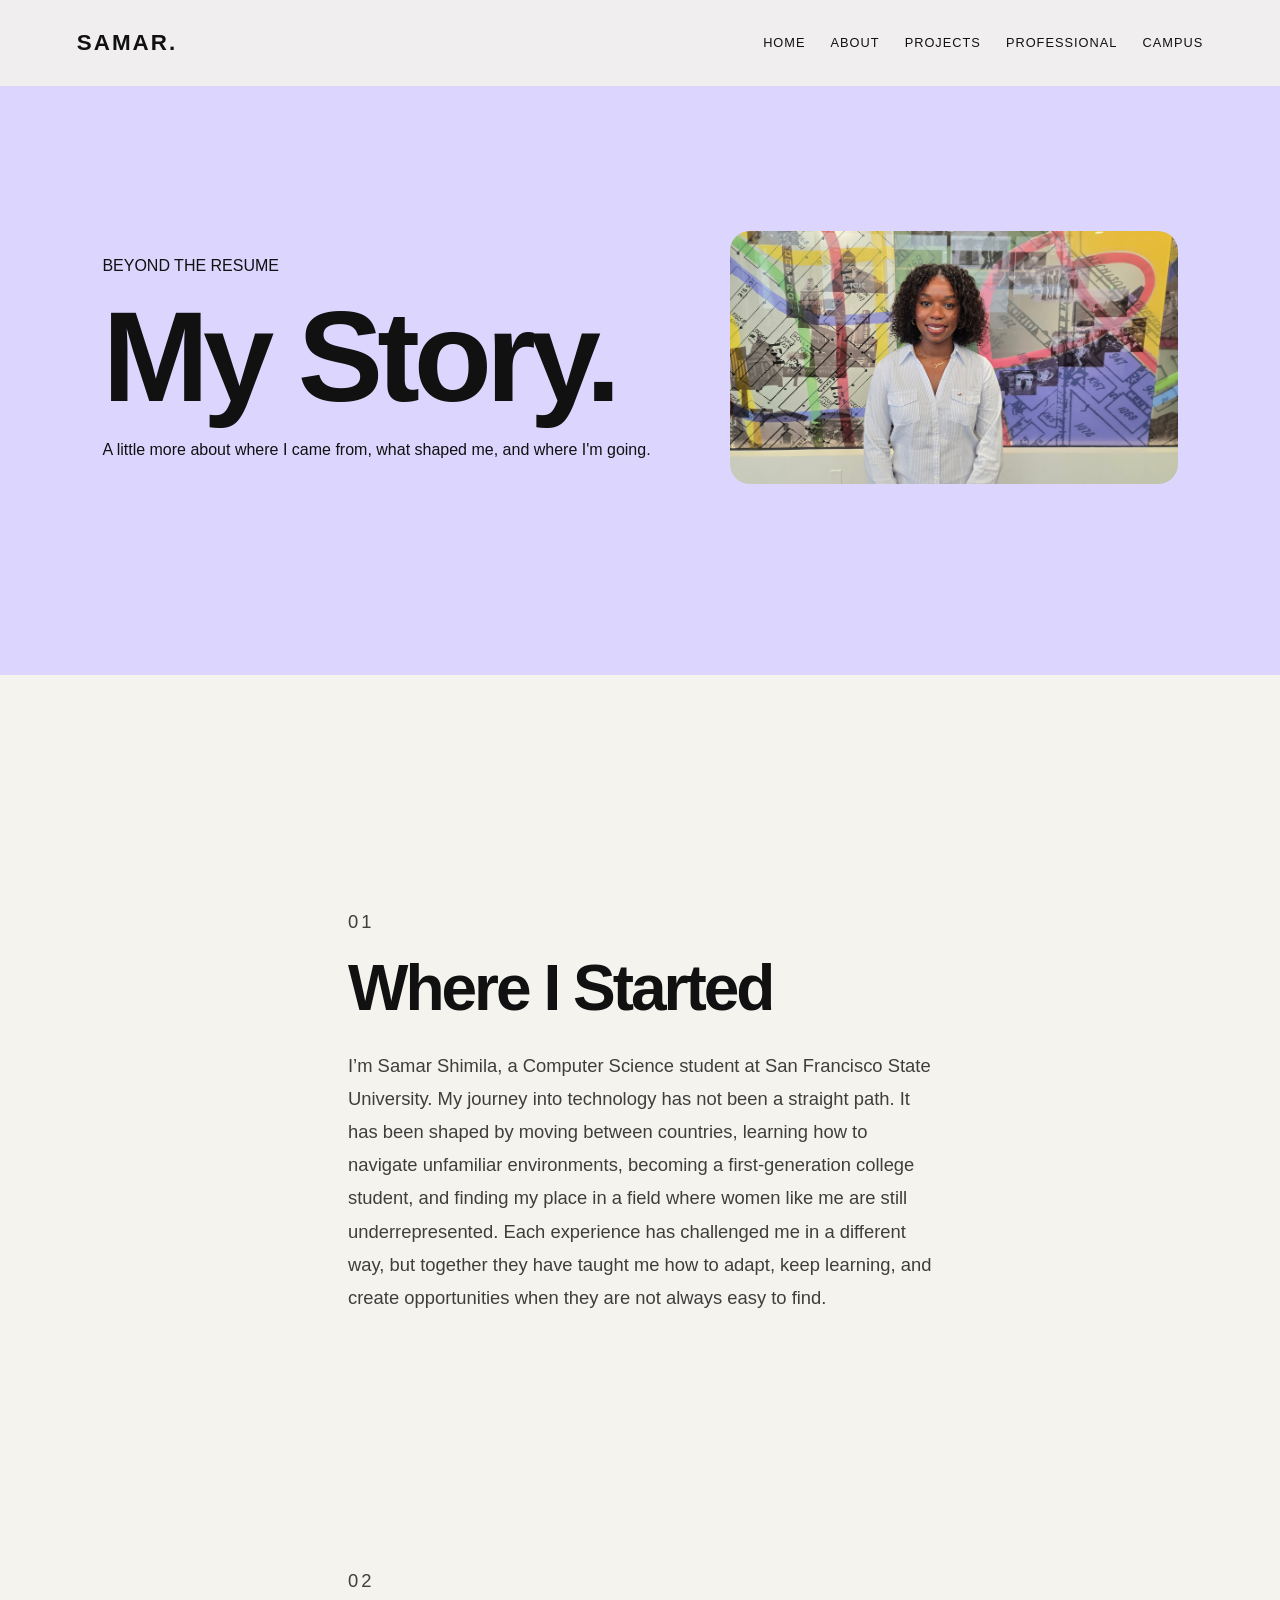
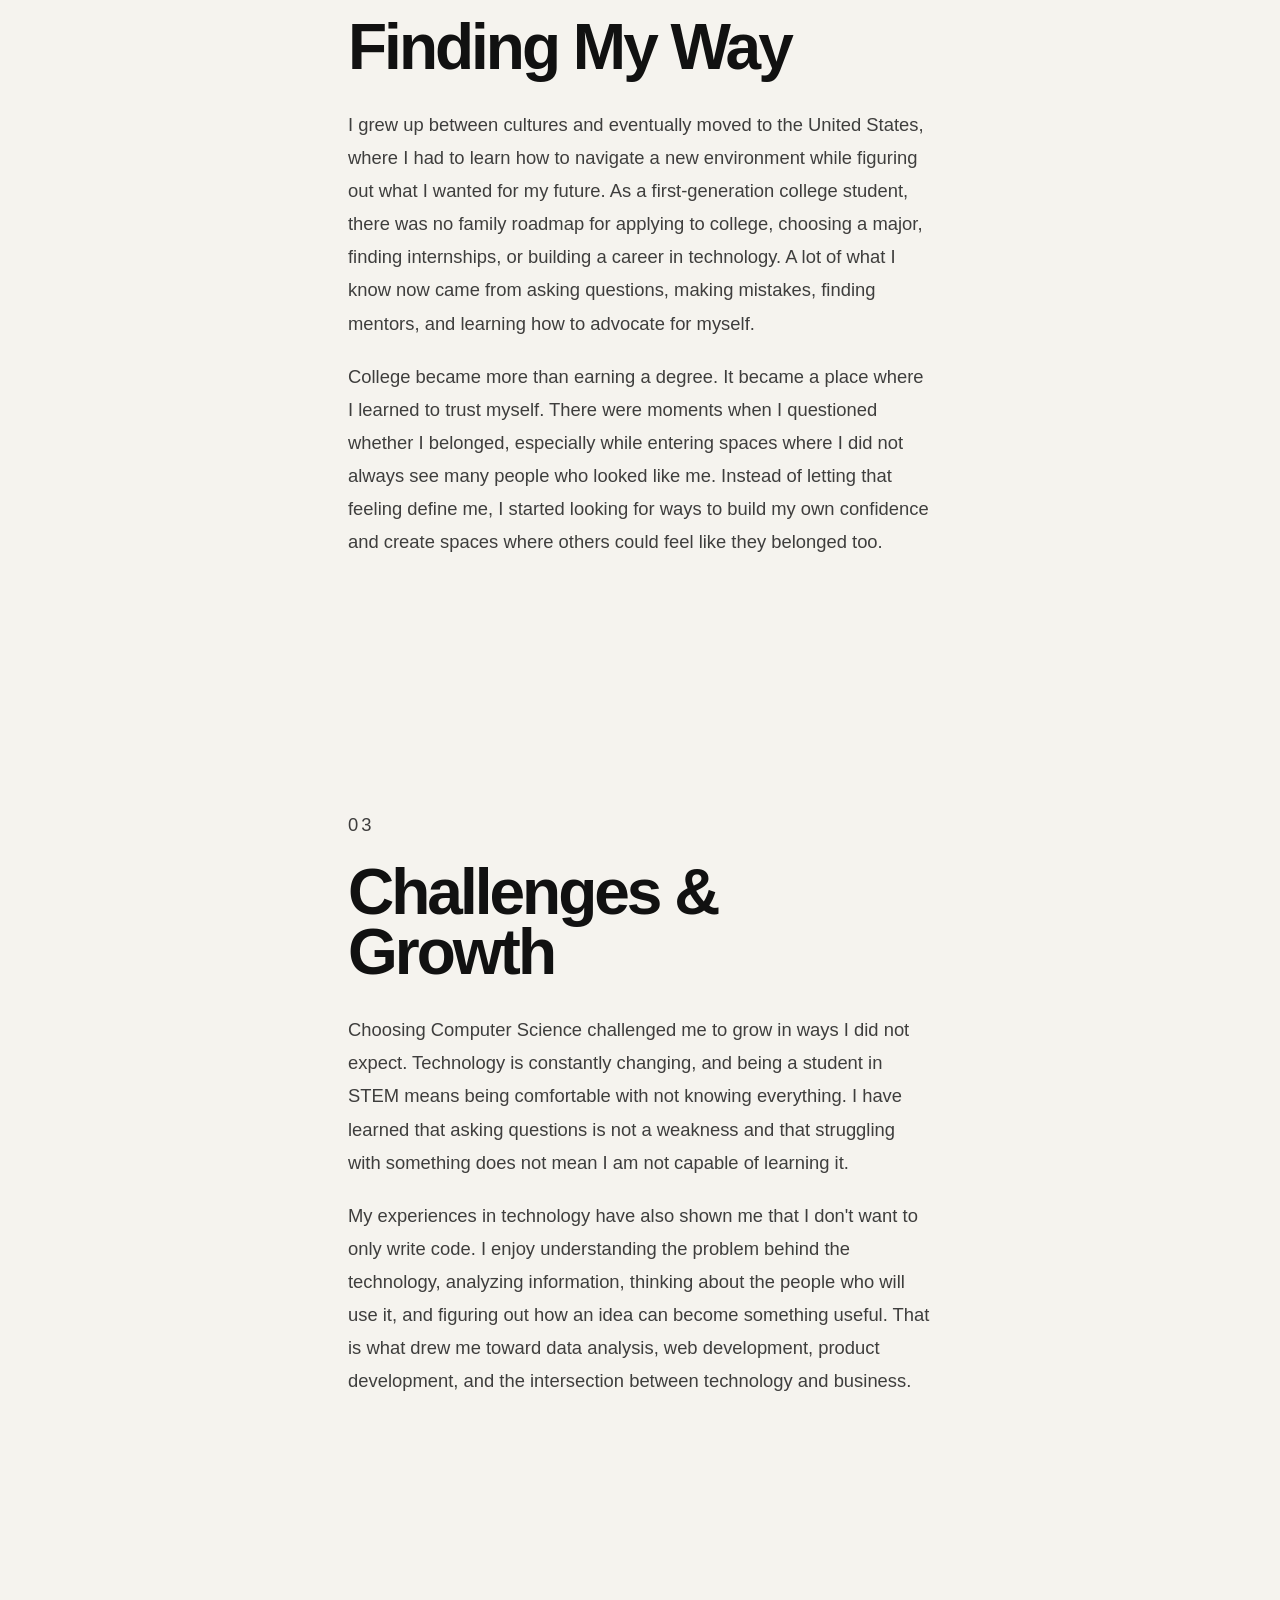
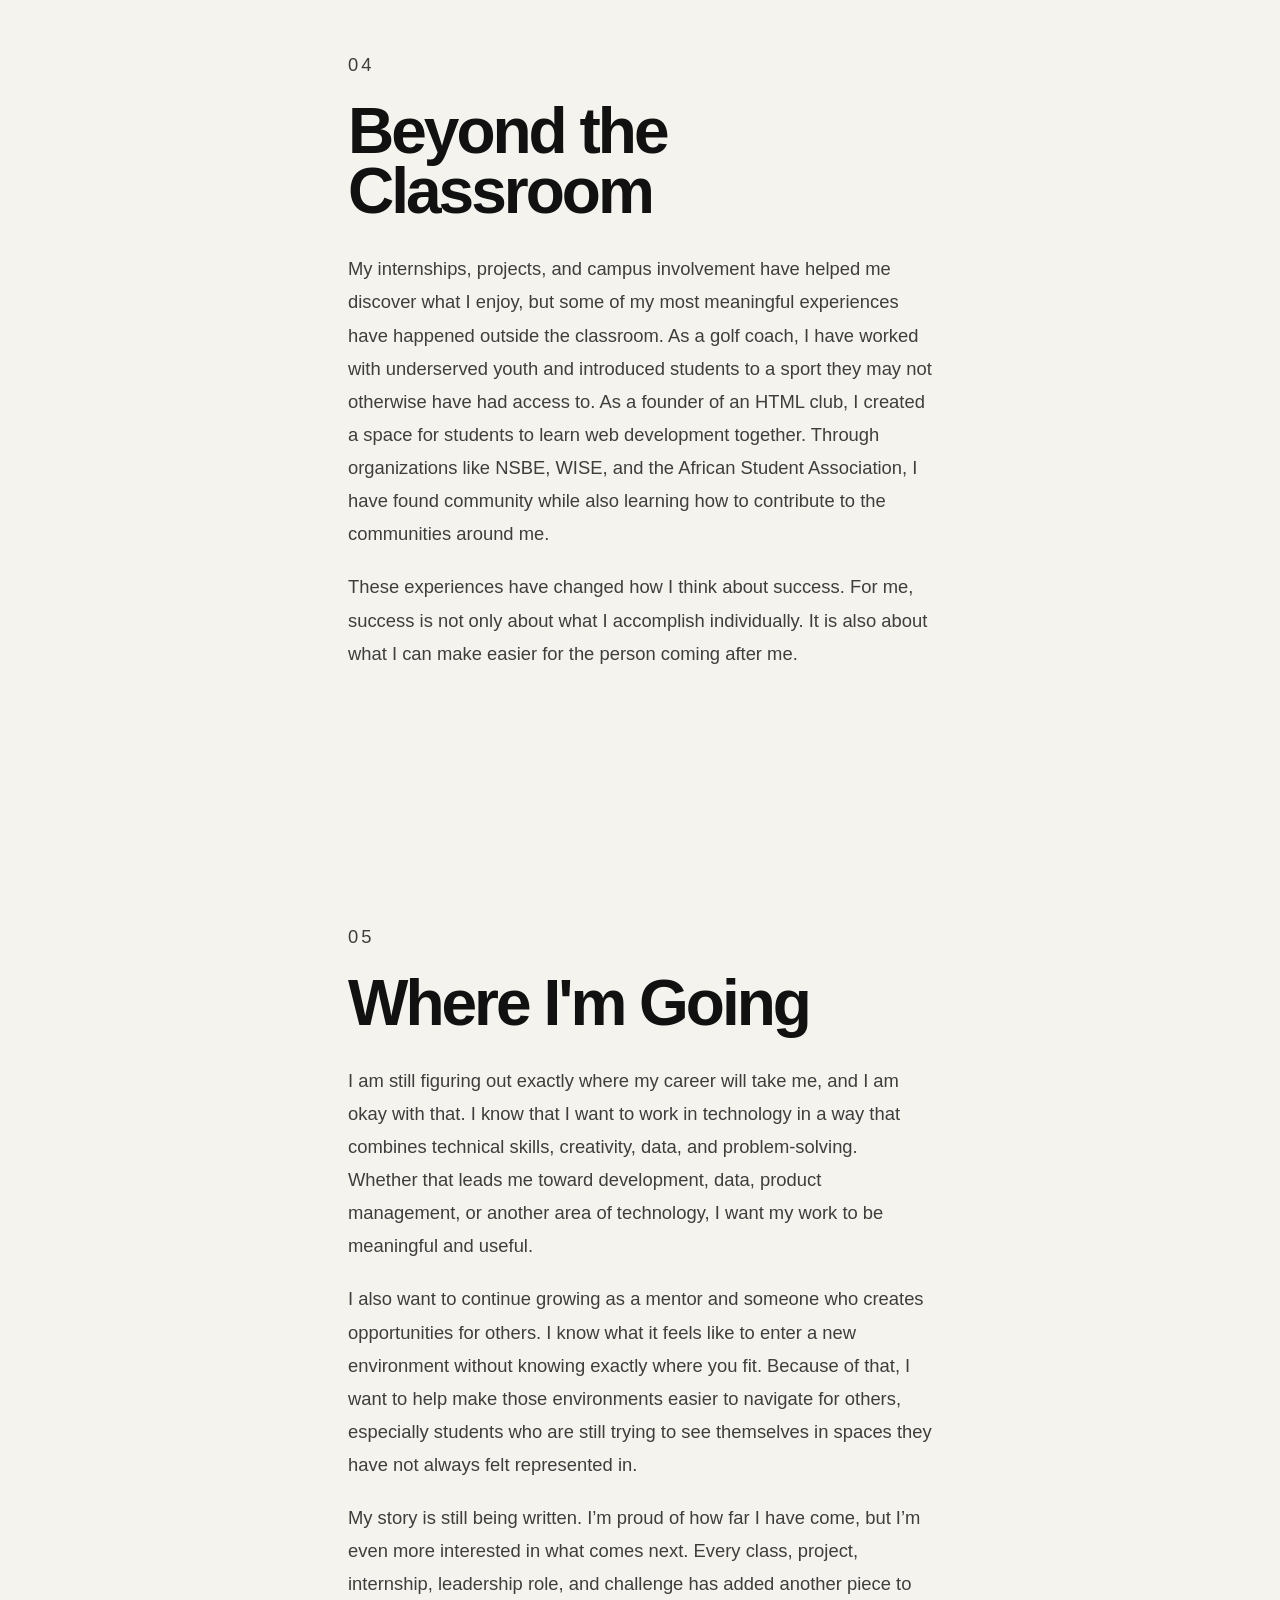
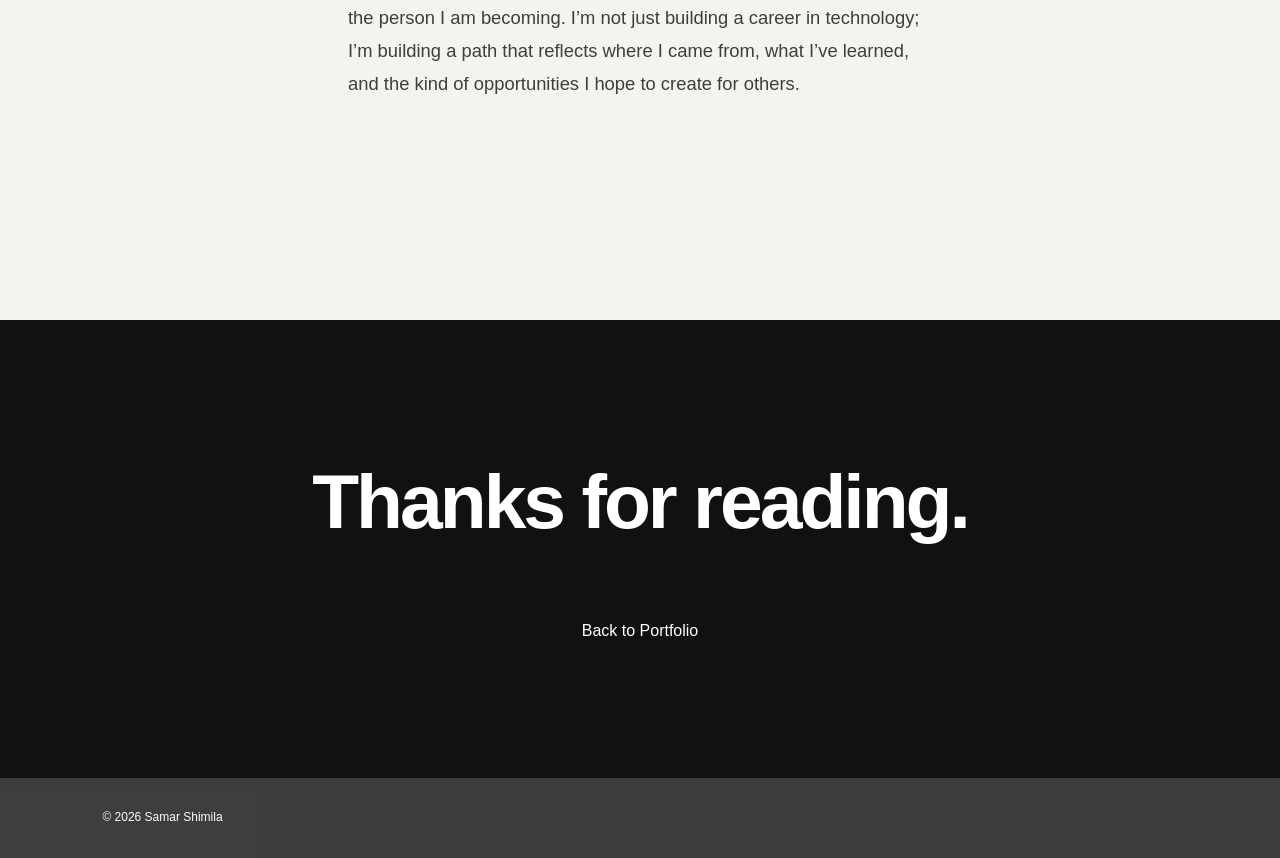
==== commit e41b00f2: "Mystory updated" ====
--- a/story.html
+++ b/story.html
@@ -27,16 +27,18 @@
 
     <!-- ================= STORY HERO ================= -->
     <section class="story-hero">
-        <p class="small-text">BEYOND THE RESUME</p>
-        <h1>My <span>Story.</span></h1>
-        <p>
-            A little more about where I came from,
-            what shaped me, and where I'm going.
-        </p>
-        <div class="story-image">
-            <img src="Images/Mystory/Samar.jpg" alt="Samar Shimila">
-        </div>
-    </section>
+
+    <div>
+        <p>BEYOND THE RESUME</p>
+        <h1>My Story.</h1>
+        <p>A little more about where I came from, what shaped me, and where I'm going.</p>
+    </div>
+
+    <div class="story-image">
+        <img src="Images/Mystory/Samar.jpg" alt="Samar Shimila">
+    </div>
+
+</section>
 
     <!-- ================= STORY ================= -->
     <main class="story-container">
--- a/style.css
+++ b/style.css
@@ -461,13 +461,13 @@
 
 
 /* ================= STORY PAGE ================= */
-
 .story-hero {
     min-height: 75vh;
     display: flex;
-    flex-direction: column;
-    justify-content: center;
-    padding: 150px 8% 80px;
+    align-items: center;
+    justify-content: space-between;
+    gap: 60px;
+    padding: 120px 8% 80px;
     background: #dcd6ff;
 }
 
@@ -486,11 +486,11 @@
 
 
 .story-image {
-    width: min(35vw, 400px);
+    width: min(35vw, 500px);
     flex-shrink: 0;
 }
 .story-hero img {
-     width: 100%;
+    width: 100%;
     height: auto;
     object-fit: cover;
     border-radius: 20px;
